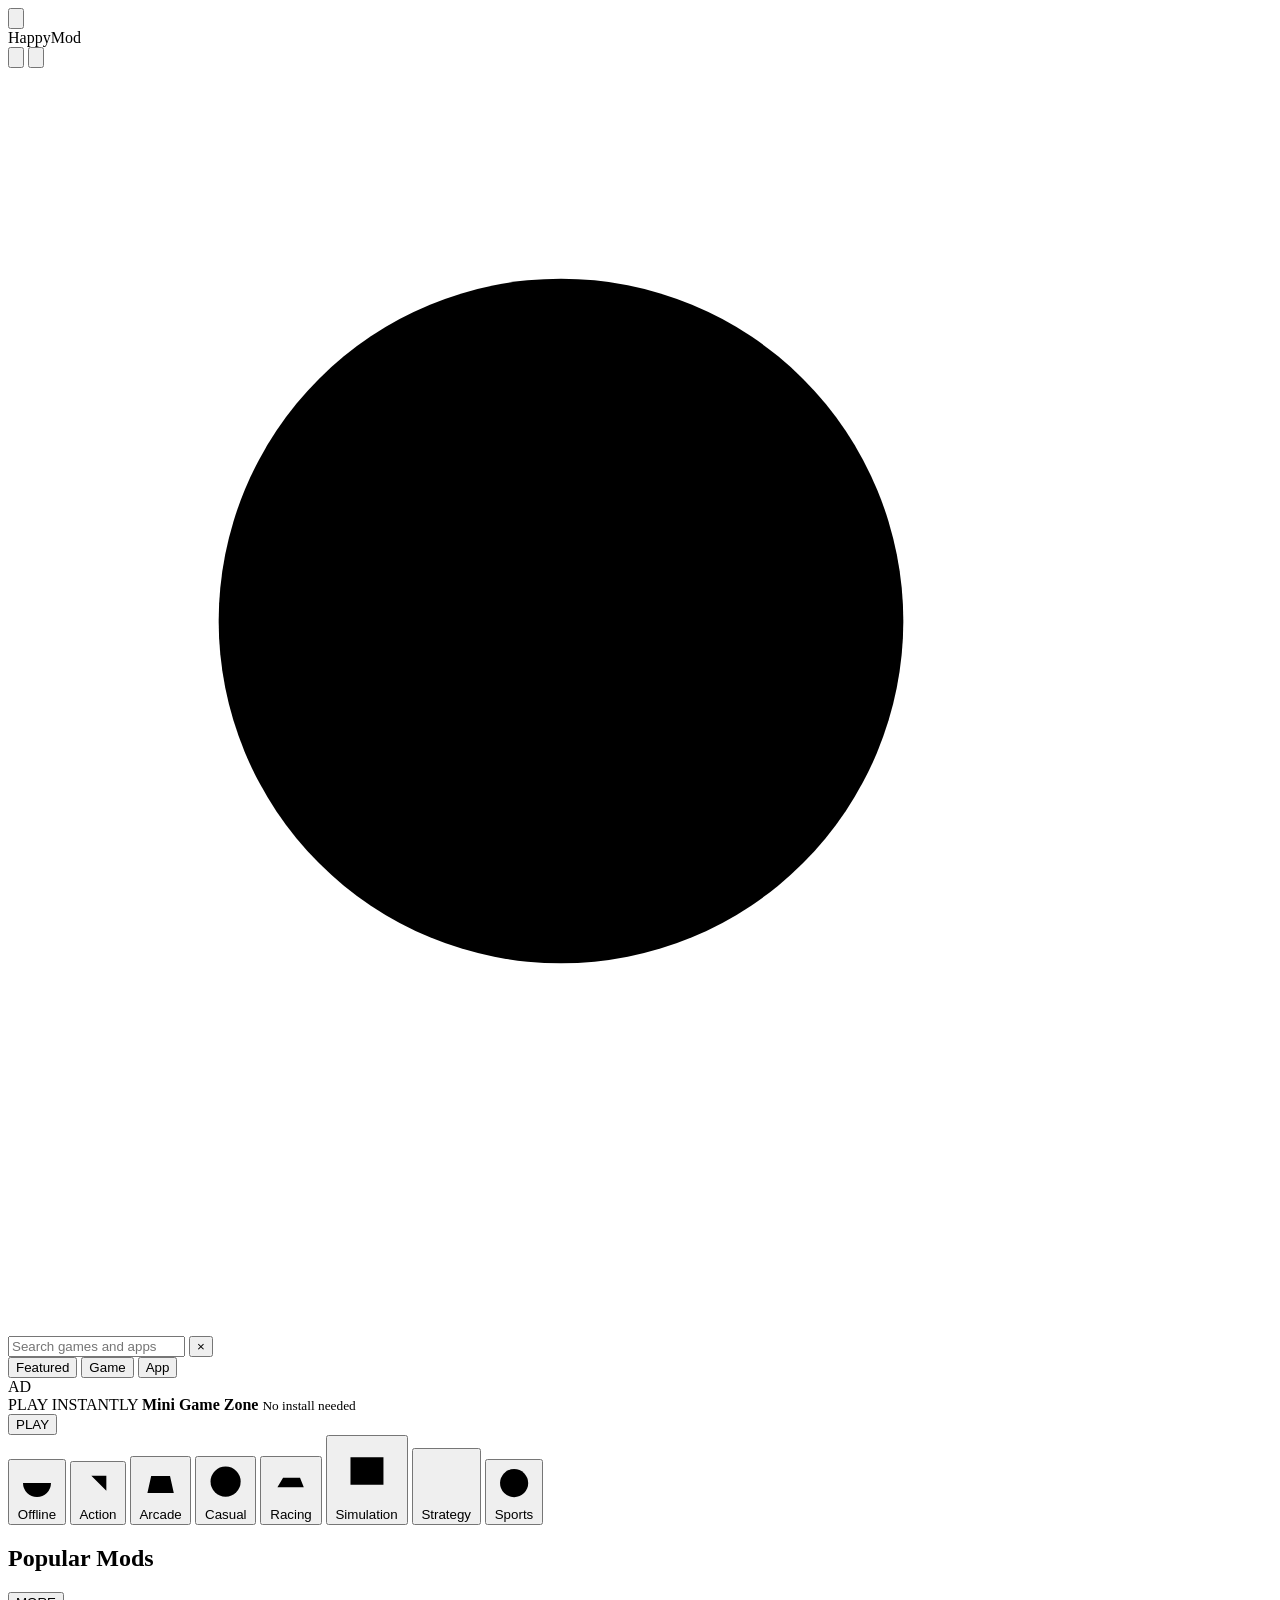
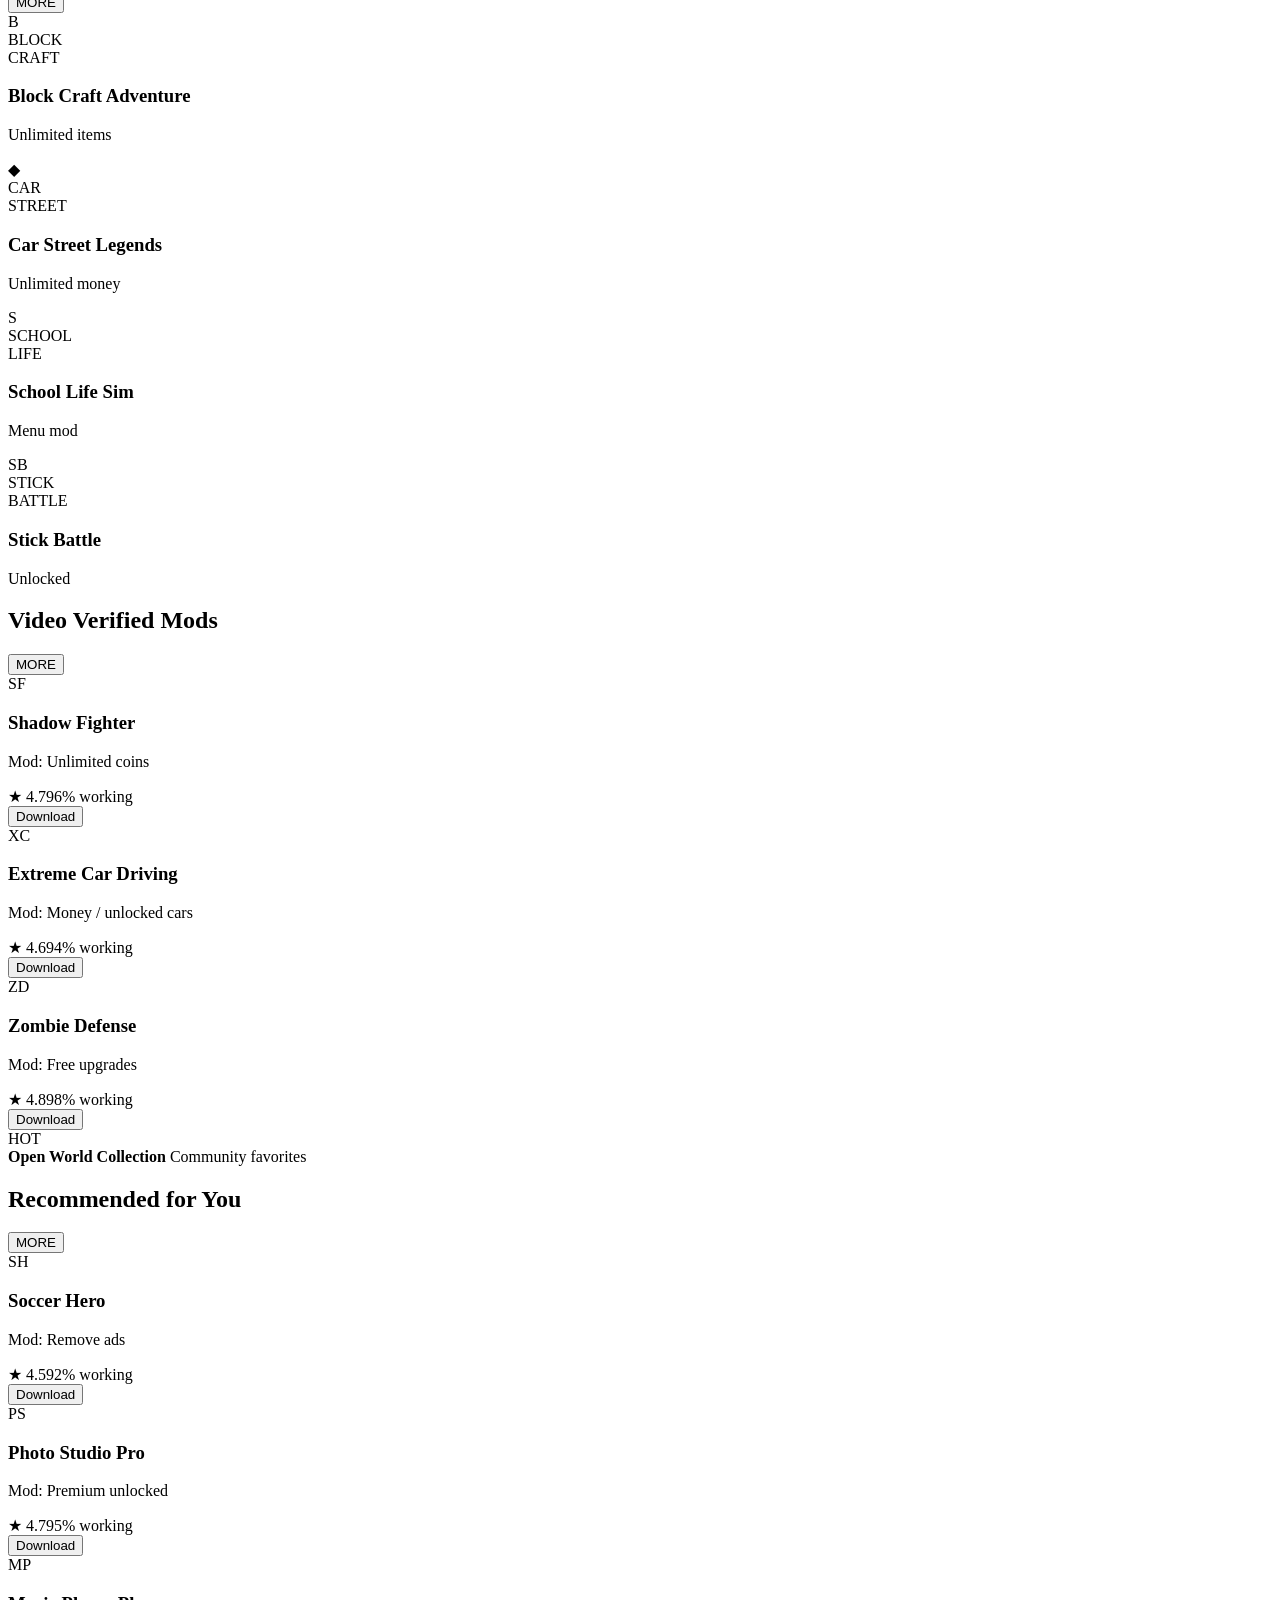
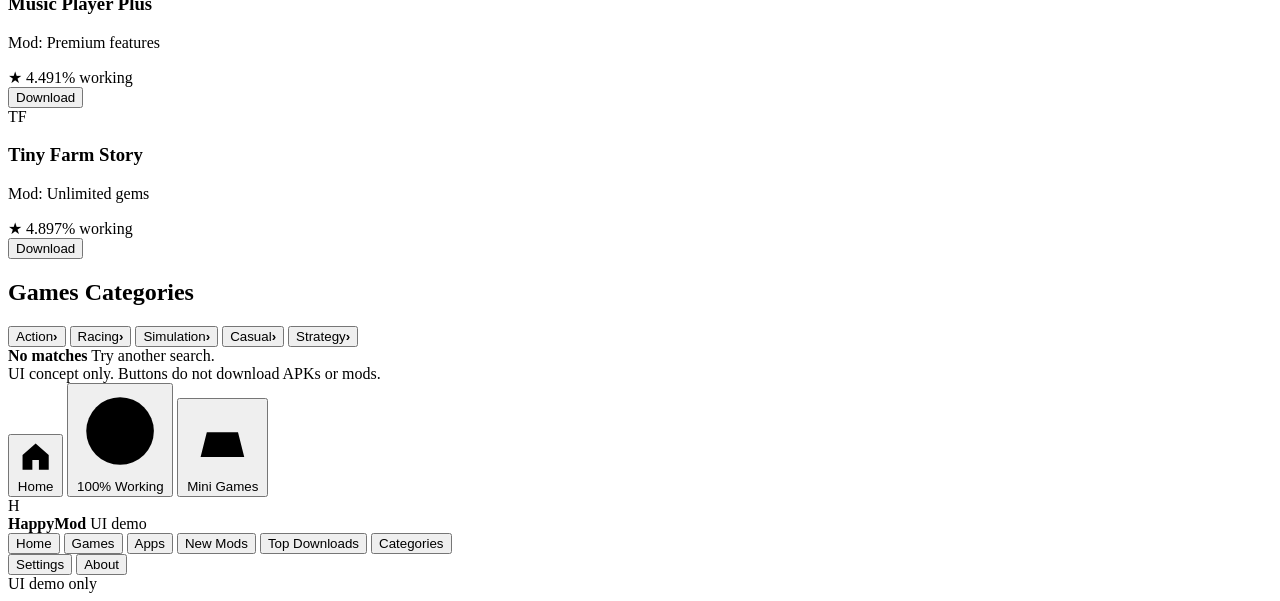
==== index.html @ fd1584d0 "Add HappyMod UI" ====
<!doctype html>
<html lang="en">
<head>
  <meta charset="utf-8">
  <meta name="viewport" content="width=device-width,initial-scale=1,viewport-fit=cover">
  <meta name="theme-color" content="#20c65a">
  <title>HappyMod</title>
  <meta name="description" content="HappyMod-style UI concept. No real mod downloads are provided.">
  <link rel="stylesheet" href="./styles.css">
</head>
<body>
  <div class="phone-shell">
    <header class="app-header">
      <div class="topbar">
        <button class="icon-button menu-btn" aria-label="Menu">
          <svg viewBox="0 0 24 24" aria-hidden="true"><path d="M4 6.5h16M4 12h16M4 17.5h16"/></svg>
        </button>

        <div class="wordmark">HappyMod</div>

        <div class="top-actions">
          <button class="icon-button search-btn" aria-label="Search">
            <svg viewBox="0 0 24 24" aria-hidden="true"><circle cx="10.5" cy="10.5" r="6.5"/><path d="m15.5 15.5 4.5 4.5"/></svg>
          </button>
          <button class="icon-button download-btn" aria-label="Downloads">
            <svg viewBox="0 0 24 24" aria-hidden="true"><path d="M12 3v11m0 0 4-4m-4 4-4-4M5 18.5h14"/></svg>
          </button>
        </div>
      </div>

      <div class="search-panel" id="searchPanel">
        <div class="search-box">
          <svg viewBox="0 0 24 24" aria-hidden="true"><circle cx="10.5" cy="10.5" r="6.5"/><path d="m15.5 15.5 4.5 4.5"/></svg>
          <input id="searchInput" type="search" placeholder="Search games and apps" autocomplete="off">
          <button id="clearSearch" aria-label="Clear">×</button>
        </div>
      </div>

      <nav class="section-tabs" aria-label="Main sections">
        <button class="section-tab active" data-tab="featured">Featured</button>
        <button class="section-tab" data-tab="game">Game</button>
        <button class="section-tab" data-tab="app">App</button>
      </nav>
    </header>

    <main id="appMain">
      <section class="ad-card">
        <div class="ad-label">AD</div>
        <div class="ad-copy">
          <span>PLAY INSTANTLY</span>
          <strong>Mini Game Zone</strong>
          <small>No install needed</small>
        </div>
        <button class="fake-action">PLAY</button>
      </section>

      <section class="quick-grid">
        <button class="quick-item" data-filter="offline">
          <span class="quick-icon offline"><svg viewBox="0 0 24 24"><path d="M4 12a8 8 0 1 0 16 0M12 4v10m0 0 4-4m-4 4-4-4"/></svg></span>
          <span>Offline</span>
        </button>
        <button class="quick-item" data-filter="action">
          <span class="quick-icon action"><svg viewBox="0 0 24 24"><path d="m7 17 10-10M8 7h9v9"/></svg></span>
          <span>Action</span>
        </button>
        <button class="quick-item" data-filter="arcade">
          <span class="quick-icon arcade"><svg viewBox="0 0 24 24"><path d="M7 9h10l2 9H5l2-9Zm2 3v3m-1.5-1.5h3M15 13.5h.01M17 15.5h.01"/></svg></span>
          <span>Arcade</span>
        </button>
        <button class="quick-item" data-filter="casual">
          <span class="quick-icon casual"><svg viewBox="0 0 24 24"><circle cx="12" cy="12" r="8"/><path d="M9 10h.01M15 10h.01M9 15c1.7 1.3 4.3 1.3 6 0"/></svg></span>
          <span>Casual</span>
        </button>
        <button class="quick-item" data-filter="racing">
          <span class="quick-icon racing"><svg viewBox="0 0 24 24"><path d="M5 15h14l-2-5H8l-3 5Zm2 0-1 3m11-3 1 3M8 12h8"/></svg></span>
          <span>Racing</span>
        </button>
        <button class="quick-item" data-filter="simulation">
          <span class="quick-icon sim"><svg viewBox="0 0 24 24"><path d="M6 7h12v10H6zM9 11h6M9 14h3"/></svg></span>
          <span>Simulation</span>
        </button>
        <button class="quick-item" data-filter="strategy">
          <span class="quick-icon strategy"><svg viewBox="0 0 24 24"><path d="m5 19 5-5m4-4 5-5M7 5l12 12M5 7l2-2m10 14 2-2"/></svg></span>
          <span>Strategy</span>
        </button>
        <button class="quick-item" data-filter="sports">
          <span class="quick-icon sports"><svg viewBox="0 0 24 24"><circle cx="12" cy="12" r="8"/><path d="m8 6 3 4-2 4 4 4m3-11-5 3m7 4-5 4"/></svg></span>
          <span>Sports</span>
        </button>
      </section>

      <section class="content-section">
        <div class="section-heading">
          <h2>Popular Mods</h2>
          <button class="text-button fake-action">MORE</button>
        </div>

        <div class="horizontal-cards">
          <article class="feature-card searchable" data-type="game action" data-name="Block Craft Adventure">
            <div class="feature-art art-green"><div class="pixel-face">B</div><span>BLOCK<br>CRAFT</span></div>
            <h3>Block Craft Adventure</h3>
            <p>Unlimited items</p>
          </article>

          <article class="feature-card searchable" data-type="game racing" data-name="Car Street Legends">
            <div class="feature-art art-blue"><div class="car-shape">◆</div><span>CAR<br>STREET</span></div>
            <h3>Car Street Legends</h3>
            <p>Unlimited money</p>
          </article>

          <article class="feature-card searchable" data-type="game simulation" data-name="School Life Sim">
            <div class="feature-art art-pink"><div class="pixel-face">S</div><span>SCHOOL<br>LIFE</span></div>
            <h3>School Life Sim</h3>
            <p>Menu mod</p>
          </article>

          <article class="feature-card searchable" data-type="game arcade" data-name="Stick Battle">
            <div class="feature-art art-orange"><div class="pixel-face">SB</div><span>STICK<br>BATTLE</span></div>
            <h3>Stick Battle</h3>
            <p>Unlocked</p>
          </article>
        </div>
      </section>

      <section class="content-section">
        <div class="section-heading">
          <h2>Video Verified Mods</h2>
          <button class="text-button fake-action">MORE</button>
        </div>

        <div class="app-list">
          <article class="app-row searchable" data-type="game action offline" data-name="Shadow Fighter">
            <div class="app-icon icon-shadow"><span>SF</span></div>
            <div class="app-details">
              <h3>Shadow Fighter</h3>
              <p>Mod: Unlimited coins</p>
              <div class="metadata"><span class="stars">★ 4.7</span><span>96% working</span></div>
            </div>
            <button class="download-pill fake-action">Download</button>
          </article>

          <article class="app-row searchable" data-type="game racing offline" data-name="Extreme Car Driving">
            <div class="app-icon icon-car"><span>XC</span></div>
            <div class="app-details">
              <h3>Extreme Car Driving</h3>
              <p>Mod: Money / unlocked cars</p>
              <div class="metadata"><span class="stars">★ 4.6</span><span>94% working</span></div>
            </div>
            <button class="download-pill fake-action">Download</button>
          </article>

          <article class="app-row searchable" data-type="game strategy" data-name="Zombie Defense">
            <div class="app-icon icon-zombie"><span>ZD</span></div>
            <div class="app-details">
              <h3>Zombie Defense</h3>
              <p>Mod: Free upgrades</p>
              <div class="metadata"><span class="stars">★ 4.8</span><span>98% working</span></div>
            </div>
            <button class="download-pill fake-action">Download</button>
          </article>
        </div>
      </section>

      <section class="wide-promo">
        <div class="promo-image">
          <div class="promo-badge">HOT</div>
          <div>
            <strong>Open World Collection</strong>
            <span>Community favorites</span>
          </div>
        </div>
      </section>

      <section class="content-section">
        <div class="section-heading">
          <h2>Recommended for You</h2>
          <button class="text-button fake-action">MORE</button>
        </div>

        <div class="app-list">
          <article class="app-row searchable" data-type="game casual sports" data-name="Soccer Hero">
            <div class="app-icon icon-soccer"><span>SH</span></div>
            <div class="app-details">
              <h3>Soccer Hero</h3>
              <p>Mod: Remove ads</p>
              <div class="metadata"><span class="stars">★ 4.5</span><span>92% working</span></div>
            </div>
            <button class="download-pill fake-action">Download</button>
          </article>

          <article class="app-row searchable" data-type="app" data-name="Photo Studio Pro">
            <div class="app-icon icon-photo"><span>PS</span></div>
            <div class="app-details">
              <h3>Photo Studio Pro</h3>
              <p>Mod: Premium unlocked</p>
              <div class="metadata"><span class="stars">★ 4.7</span><span>95% working</span></div>
            </div>
            <button class="download-pill fake-action">Download</button>
          </article>

          <article class="app-row searchable" data-type="app" data-name="Music Player Plus">
            <div class="app-icon icon-music"><span>MP</span></div>
            <div class="app-details">
              <h3>Music Player Plus</h3>
              <p>Mod: Premium features</p>
              <div class="metadata"><span class="stars">★ 4.4</span><span>91% working</span></div>
            </div>
            <button class="download-pill fake-action">Download</button>
          </article>

          <article class="app-row searchable" data-type="game simulation casual" data-name="Tiny Farm Story">
            <div class="app-icon icon-farm"><span>TF</span></div>
            <div class="app-details">
              <h3>Tiny Farm Story</h3>
              <p>Mod: Unlimited gems</p>
              <div class="metadata"><span class="stars">★ 4.8</span><span>97% working</span></div>
            </div>
            <button class="download-pill fake-action">Download</button>
          </article>
        </div>
      </section>

      <section class="content-section category-section">
        <div class="section-heading">
          <h2>Games Categories</h2>
        </div>
        <div class="category-list">
          <button class="category-row" data-filter="action"><span>Action</span><b>›</b></button>
          <button class="category-row" data-filter="racing"><span>Racing</span><b>›</b></button>
          <button class="category-row" data-filter="simulation"><span>Simulation</span><b>›</b></button>
          <button class="category-row" data-filter="casual"><span>Casual</span><b>›</b></button>
          <button class="category-row" data-filter="strategy"><span>Strategy</span><b>›</b></button>
        </div>
      </section>

      <div class="no-results" id="noResults">
        <strong>No matches</strong>
        <span>Try another search.</span>
      </div>

      <footer class="demo-footer">
        UI concept only. Buttons do not download APKs or mods.
      </footer>
    </main>

    <nav class="bottom-nav" aria-label="Bottom navigation">
      <button class="bottom-item active" data-bottom="home">
        <svg viewBox="0 0 24 24"><path d="m4 11 8-7 8 7v9h-6v-6h-4v6H4z"/></svg>
        <span>Home</span>
      </button>
      <button class="bottom-item" data-bottom="working">
        <svg viewBox="0 0 24 24"><path d="m6 12 4 4 8-9"/><circle cx="12" cy="12" r="9"/></svg>
        <span>100% Working</span>
      </button>
      <button class="bottom-item" data-bottom="mini">
        <svg viewBox="0 0 24 24"><path d="M7 10h10l2 8H5l2-8Zm2 3v3m-1.5-1.5h3M15 14h.01M17 16h.01"/></svg>
        <span>Mini Games</span>
      </button>
    </nav>
  </div>

  <div class="drawer-backdrop" id="drawerBackdrop">
    <aside class="drawer">
      <div class="drawer-brand">
        <div class="mini-logo">H</div>
        <div>
          <strong>HappyMod</strong>
          <span>UI demo</span>
        </div>
      </div>
      <button class="drawer-link">Home</button>
      <button class="drawer-link">Games</button>
      <button class="drawer-link">Apps</button>
      <button class="drawer-link">New Mods</button>
      <button class="drawer-link">Top Downloads</button>
      <button class="drawer-link">Categories</button>
      <div class="drawer-divider"></div>
      <button class="drawer-link">Settings</button>
      <button class="drawer-link">About</button>
    </aside>
  </div>

  <div class="toast" id="toast">UI demo only</div>
  <script src="./app.js"></script>
</body>
</html>
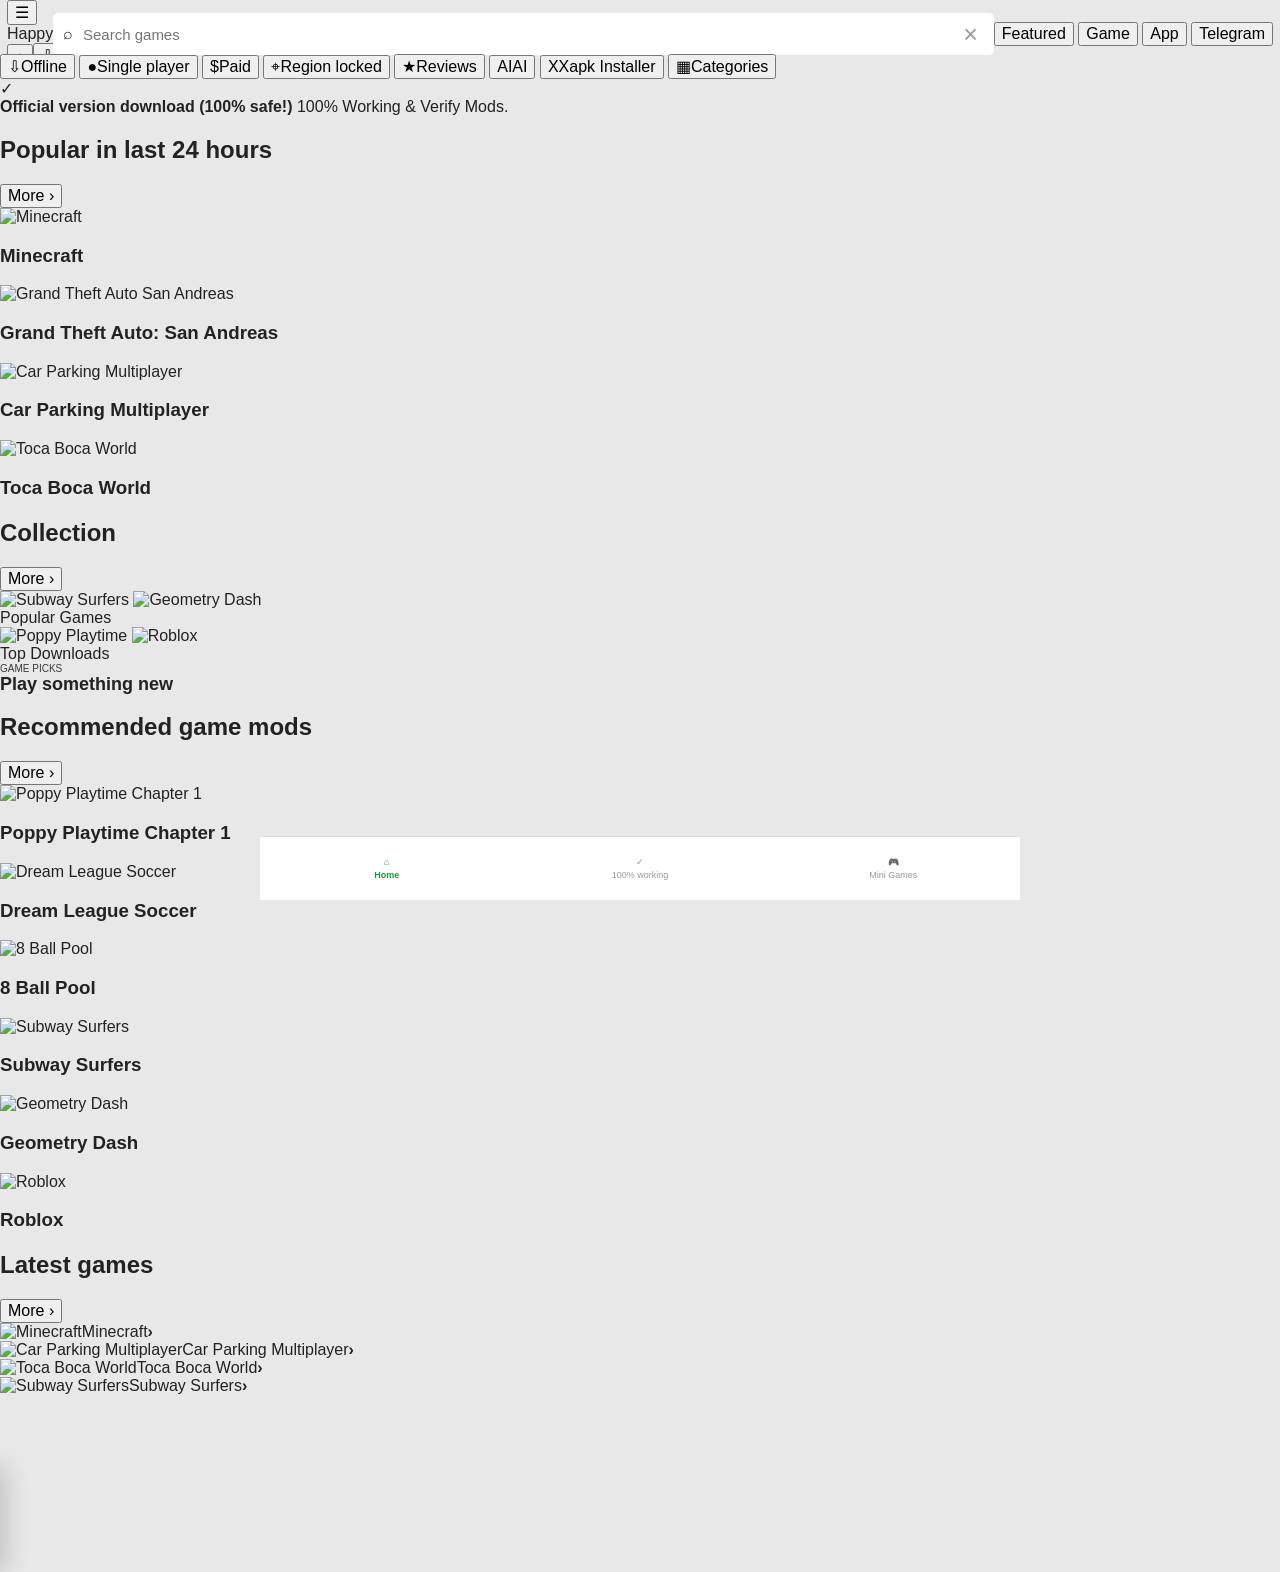
==== commit eb548221: "Match HappyMod UI and use real game icons and names" ====
--- a/index.html
+++ b/index.html
@@ -3,284 +3,163 @@
 <head>
   <meta charset="utf-8">
   <meta name="viewport" content="width=device-width,initial-scale=1,viewport-fit=cover">
-  <meta name="theme-color" content="#20c65a">
+  <meta name="theme-color" content="#19b74a">
   <title>HappyMod</title>
-  <meta name="description" content="HappyMod-style UI concept. No real mod downloads are provided.">
   <link rel="stylesheet" href="./styles.css">
 </head>
 <body>
-  <div class="phone-shell">
-    <header class="app-header">
-      <div class="topbar">
-        <button class="icon-button menu-btn" aria-label="Menu">
-          <svg viewBox="0 0 24 24" aria-hidden="true"><path d="M4 6.5h16M4 12h16M4 17.5h16"/></svg>
-        </button>
+<div class="app">
+  <header class="topbar">
+    <div class="topline">
+      <button class="icon-btn menu-btn" aria-label="Menu">☰</button>
+      <div class="brand">HappyMod</div>
+      <div class="top-actions">
+        <button class="icon-btn search-btn" aria-label="Search">⌕</button>
+        <button class="icon-btn download-btn" aria-label="Downloads">⇩</button>
+      </div>
+    </div>
 
-        <div class="wordmark">HappyMod</div>
+    <div class="search-wrap" id="searchWrap">
+      <div class="search-box">
+        <span>⌕</span>
+        <input id="searchInput" type="search" placeholder="Search games" autocomplete="off">
+        <button id="clearSearch">×</button>
+      </div>
+    </div>
 
-        <div class="top-actions">
-          <button class="icon-button search-btn" aria-label="Search">
-            <svg viewBox="0 0 24 24" aria-hidden="true"><circle cx="10.5" cy="10.5" r="6.5"/><path d="m15.5 15.5 4.5 4.5"/></svg>
-          </button>
-          <button class="icon-button download-btn" aria-label="Downloads">
-            <svg viewBox="0 0 24 24" aria-hidden="true"><path d="M12 3v11m0 0 4-4m-4 4-4-4M5 18.5h14"/></svg>
-          </button>
+    <nav class="tabs">
+      <button class="tab active" data-tab="featured">Featured</button>
+      <button class="tab" data-tab="game">Game</button>
+      <button class="tab" data-tab="app">App</button>
+      <button class="tab" data-tab="telegram">Telegram</button>
+    </nav>
+  </header>
+
+  <main>
+    <section class="category-grid">
+      <button class="category" data-filter="offline"><span class="cat-icon green">⇩</span><span>Offline</span></button>
+      <button class="category" data-filter="single"><span class="cat-icon blue">●</span><span>Single player</span></button>
+      <button class="category" data-filter="paid"><span class="cat-icon orange">$</span><span>Paid</span></button>
+      <button class="category" data-filter="region"><span class="cat-icon purple">⌖</span><span>Region locked</span></button>
+      <button class="category" data-filter="reviews"><span class="cat-icon red">★</span><span>Reviews</span></button>
+      <button class="category" data-filter="ai"><span class="cat-icon cyan">AI</span><span>AI</span></button>
+      <button class="category" data-filter="xapk"><span class="cat-icon teal">X</span><span>Xapk Installer</span></button>
+      <button class="category" data-filter="all"><span class="cat-icon gray">▦</span><span>Categories</span></button>
+    </section>
+
+    <section class="safe-banner">
+      <div class="mascot">✓</div>
+      <div>
+        <strong>Official version download (100% safe!)</strong>
+        <span>100% Working & Verify Mods.</span>
+      </div>
+    </section>
+
+    <section class="section">
+      <div class="section-title"><h2>Popular in last 24 hours</h2><button class="more">More ›</button></div>
+      <div class="game-strip">
+        <article class="game-card searchable" data-type="game offline single" data-name="Minecraft">
+          <img src="https://image.stern.de/35315264/t/N4/v1/w1440/r1.7778/-/minecraft--app-store-charts--1-.jpg" alt="Minecraft">
+          <h3>Minecraft</h3>
+        </article>
+        <article class="game-card searchable" data-type="game single" data-name="Grand Theft Auto San Andreas">
+          <img src="https://vectorified.com/images/gta-sa-icon-29.png" alt="Grand Theft Auto San Andreas">
+          <h3>Grand Theft Auto: San Andreas</h3>
+        </article>
+        <article class="game-card searchable" data-type="game racing" data-name="Car Parking Multiplayer">
+          <img src="https://dl.memuplay.com/new_market/img/com.olzhas.carparking.multyplayer.icon.2025-02-07-14-15-48.png" alt="Car Parking Multiplayer">
+          <h3>Car Parking Multiplayer</h3>
+        </article>
+        <article class="game-card searchable" data-type="game casual" data-name="Toca Boca World">
+          <img src="https://is1-ssl.mzstatic.com/image/thumb/PurpleSource211/v4/eb/a2/d5/eba2d5dd-d70a-e6e9-7c7c-ccda0adf48d7/Placeholder.mill/1024x1024wd.png" alt="Toca Boca World">
+          <h3>Toca Boca World</h3>
+        </article>
+      </div>
+    </section>
+
+    <section class="section">
+      <div class="section-title"><h2>Collection</h2><button class="more">More ›</button></div>
+      <div class="collection-grid">
+        <div class="collection-card">
+          <div class="stacked-icons">
+            <img src="https://cdn.prod.website-files.com/64412b807255927a6bd27042/697765ed847afab11e32d10a_SYBO%20_%20Subway%20Surfers.png" alt="Subway Surfers">
+            <img src="https://geometrydash2.com/data/image/game/geometry-dash/dashmetry-3.png" alt="Geometry Dash">
+          </div>
+          <span>Popular Games</span>
+        </div>
+        <div class="collection-card">
+          <div class="stacked-icons">
+            <img src="https://is1-ssl.mzstatic.com/image/thumb/Purple112/v4/40/e1/ab/40e1abb0-cfcb-1efb-2eac-f8b274028e8c/AppIcon-0-0-1x_U007emarketing-0-0-0-7-0-0-sRGB-0-0-0-GLES2_U002c0-512MB-85-220-0-0.png/1200x630wa.png" alt="Poppy Playtime">
+            <img src="https://is1-ssl.mzstatic.com/image/thumb/Purple221/v4/b4/d9/fc/b4d9fc91-b318-ab14-4d2c-f6e067afb081/AppIcon-0-0-1x_U007epad-0-1-0-85-220.png/1024x1024wd.png" alt="Roblox">
+          </div>
+          <span>Top Downloads</span>
         </div>
       </div>
+    </section>
 
-      <div class="search-panel" id="searchPanel">
-        <div class="search-box">
-          <svg viewBox="0 0 24 24" aria-hidden="true"><circle cx="10.5" cy="10.5" r="6.5"/><path d="m15.5 15.5 4.5 4.5"/></svg>
-          <input id="searchInput" type="search" placeholder="Search games and apps" autocomplete="off">
-          <button id="clearSearch" aria-label="Clear">×</button>
-        </div>
+    <section class="wide-ad">
+      <div class="ad-copy"><small>GAME PICKS</small><strong>Play something new</strong></div>
+      <div class="ad-shapes"><i></i><i></i><i></i></div>
+    </section>
+
+    <section class="section">
+      <div class="section-title"><h2>Recommended game mods</h2><button class="more">More ›</button></div>
+      <div class="game-strip">
+        <article class="game-card searchable" data-type="game horror single" data-name="Poppy Playtime Chapter 1">
+          <img src="https://is1-ssl.mzstatic.com/image/thumb/Purple112/v4/40/e1/ab/40e1abb0-cfcb-1efb-2eac-f8b274028e8c/AppIcon-0-0-1x_U007emarketing-0-0-0-7-0-0-sRGB-0-0-0-GLES2_U002c0-512MB-85-220-0-0.png/1200x630wa.png" alt="Poppy Playtime Chapter 1">
+          <h3>Poppy Playtime Chapter 1</h3>
+        </article>
+        <article class="game-card searchable" data-type="game sports single" data-name="Dream League Soccer">
+          <img src="https://alternative.me/media/512/dream-league-soccer-thumbnail-3siap3dnkp9j6nig-c.png" alt="Dream League Soccer">
+          <h3>Dream League Soccer</h3>
+        </article>
+        <article class="game-card searchable" data-type="game sports" data-name="8 Ball Pool">
+          <img src="https://imgc.eximg.jp/i%3Dhttps%253A%252F%252Fs.eximg.jp%252Fexnews%252Ffeed%252FTouchLab%252FTouchLab_14499_1.png%2Czoom%3D600%2Cquality%3D70%2Ctype%3Dwebp" alt="8 Ball Pool">
+          <h3>8 Ball Pool</h3>
+        </article>
+        <article class="game-card searchable" data-type="game arcade offline" data-name="Subway Surfers">
+          <img src="https://cdn.prod.website-files.com/64412b807255927a6bd27042/697765ed847afab11e32d10a_SYBO%20_%20Subway%20Surfers.png" alt="Subway Surfers">
+          <h3>Subway Surfers</h3>
+        </article>
+        <article class="game-card searchable" data-type="game arcade offline" data-name="Geometry Dash">
+          <img src="https://geometrydash2.com/data/image/game/geometry-dash/dashmetry-3.png" alt="Geometry Dash">
+          <h3>Geometry Dash</h3>
+        </article>
+        <article class="game-card searchable" data-type="game online" data-name="Roblox">
+          <img src="https://is1-ssl.mzstatic.com/image/thumb/Purple221/v4/b4/d9/fc/b4d9fc91-b318-ab14-4d2c-f6e067afb081/AppIcon-0-0-1x_U007epad-0-1-0-85-220.png/1024x1024wd.png" alt="Roblox">
+          <h3>Roblox</h3>
+        </article>
       </div>
+    </section>
 
-      <nav class="section-tabs" aria-label="Main sections">
-        <button class="section-tab active" data-tab="featured">Featured</button>
-        <button class="section-tab" data-tab="game">Game</button>
-        <button class="section-tab" data-tab="app">App</button>
-      </nav>
-    </header>
+    <section class="section list-section">
+      <div class="section-title"><h2>Latest games</h2><button class="more">More ›</button></div>
+      <div class="list-games">
+        <article class="list-game searchable" data-type="game offline single" data-name="Minecraft"><img src="https://image.stern.de/35315264/t/N4/v1/w1440/r1.7778/-/minecraft--app-store-charts--1-.jpg" alt="Minecraft"><span>Minecraft</span><b>›</b></article>
+        <article class="list-game searchable" data-type="game racing" data-name="Car Parking Multiplayer"><img src="https://dl.memuplay.com/new_market/img/com.olzhas.carparking.multyplayer.icon.2025-02-07-14-15-48.png" alt="Car Parking Multiplayer"><span>Car Parking Multiplayer</span><b>›</b></article>
+        <article class="list-game searchable" data-type="game casual" data-name="Toca Boca World"><img src="https://is1-ssl.mzstatic.com/image/thumb/PurpleSource211/v4/eb/a2/d5/eba2d5dd-d70a-e6e9-7c7c-ccda0adf48d7/Placeholder.mill/1024x1024wd.png" alt="Toca Boca World"><span>Toca Boca World</span><b>›</b></article>
+        <article class="list-game searchable" data-type="game arcade" data-name="Subway Surfers"><img src="https://cdn.prod.website-files.com/64412b807255927a6bd27042/697765ed847afab11e32d10a_SYBO%20_%20Subway%20Surfers.png" alt="Subway Surfers"><span>Subway Surfers</span><b>›</b></article>
+      </div>
+    </section>
 
-    <main id="appMain">
-      <section class="ad-card">
-        <div class="ad-label">AD</div>
-        <div class="ad-copy">
-          <span>PLAY INSTANTLY</span>
-          <strong>Mini Game Zone</strong>
-          <small>No install needed</small>
-        </div>
-        <button class="fake-action">PLAY</button>
-      </section>
+    <div class="no-results" id="noResults">No games found.</div>
+  </main>
 
-      <section class="quick-grid">
-        <button class="quick-item" data-filter="offline">
-          <span class="quick-icon offline"><svg viewBox="0 0 24 24"><path d="M4 12a8 8 0 1 0 16 0M12 4v10m0 0 4-4m-4 4-4-4"/></svg></span>
-          <span>Offline</span>
-        </button>
-        <button class="quick-item" data-filter="action">
-          <span class="quick-icon action"><svg viewBox="0 0 24 24"><path d="m7 17 10-10M8 7h9v9"/></svg></span>
-          <span>Action</span>
-        </button>
-        <button class="quick-item" data-filter="arcade">
-          <span class="quick-icon arcade"><svg viewBox="0 0 24 24"><path d="M7 9h10l2 9H5l2-9Zm2 3v3m-1.5-1.5h3M15 13.5h.01M17 15.5h.01"/></svg></span>
-          <span>Arcade</span>
-        </button>
-        <button class="quick-item" data-filter="casual">
-          <span class="quick-icon casual"><svg viewBox="0 0 24 24"><circle cx="12" cy="12" r="8"/><path d="M9 10h.01M15 10h.01M9 15c1.7 1.3 4.3 1.3 6 0"/></svg></span>
-          <span>Casual</span>
-        </button>
-        <button class="quick-item" data-filter="racing">
-          <span class="quick-icon racing"><svg viewBox="0 0 24 24"><path d="M5 15h14l-2-5H8l-3 5Zm2 0-1 3m11-3 1 3M8 12h8"/></svg></span>
-          <span>Racing</span>
-        </button>
-        <button class="quick-item" data-filter="simulation">
-          <span class="quick-icon sim"><svg viewBox="0 0 24 24"><path d="M6 7h12v10H6zM9 11h6M9 14h3"/></svg></span>
-          <span>Simulation</span>
-        </button>
-        <button class="quick-item" data-filter="strategy">
-          <span class="quick-icon strategy"><svg viewBox="0 0 24 24"><path d="m5 19 5-5m4-4 5-5M7 5l12 12M5 7l2-2m10 14 2-2"/></svg></span>
-          <span>Strategy</span>
-        </button>
-        <button class="quick-item" data-filter="sports">
-          <span class="quick-icon sports"><svg viewBox="0 0 24 24"><circle cx="12" cy="12" r="8"/><path d="m8 6 3 4-2 4 4 4m3-11-5 3m7 4-5 4"/></svg></span>
-          <span>Sports</span>
-        </button>
-      </section>
+  <nav class="bottom-nav">
+    <button class="bottom-item active" data-bottom="home"><span class="nav-icon">⌂</span><span>Home</span></button>
+    <button class="bottom-item" data-bottom="working"><span class="nav-icon">✓</span><span>100% working</span></button>
+    <button class="bottom-item" data-bottom="mini"><span class="nav-icon">🎮</span><span>Mini Games</span></button>
+  </nav>
+</div>
 
-      <section class="content-section">
-        <div class="section-heading">
-          <h2>Popular Mods</h2>
-          <button class="text-button fake-action">MORE</button>
-        </div>
+<div class="drawer-shade" id="drawerShade">
+  <aside class="drawer">
+    <div class="drawer-head"><div class="drawer-logo">✓</div><strong>HappyMod</strong></div>
+    <button>Home</button><button>Games</button><button>Popular</button><button>Categories</button><button>Updates</button><button>Settings</button>
+  </aside>
+</div>
 
-        <div class="horizontal-cards">
-          <article class="feature-card searchable" data-type="game action" data-name="Block Craft Adventure">
-            <div class="feature-art art-green"><div class="pixel-face">B</div><span>BLOCK<br>CRAFT</span></div>
-            <h3>Block Craft Adventure</h3>
-            <p>Unlimited items</p>
-          </article>
-
-          <article class="feature-card searchable" data-type="game racing" data-name="Car Street Legends">
-            <div class="feature-art art-blue"><div class="car-shape">◆</div><span>CAR<br>STREET</span></div>
-            <h3>Car Street Legends</h3>
-            <p>Unlimited money</p>
-          </article>
-
-          <article class="feature-card searchable" data-type="game simulation" data-name="School Life Sim">
-            <div class="feature-art art-pink"><div class="pixel-face">S</div><span>SCHOOL<br>LIFE</span></div>
-            <h3>School Life Sim</h3>
-            <p>Menu mod</p>
-          </article>
-
-          <article class="feature-card searchable" data-type="game arcade" data-name="Stick Battle">
-            <div class="feature-art art-orange"><div class="pixel-face">SB</div><span>STICK<br>BATTLE</span></div>
-            <h3>Stick Battle</h3>
-            <p>Unlocked</p>
-          </article>
-        </div>
-      </section>
-
-      <section class="content-section">
-        <div class="section-heading">
-          <h2>Video Verified Mods</h2>
-          <button class="text-button fake-action">MORE</button>
-        </div>
-
-        <div class="app-list">
-          <article class="app-row searchable" data-type="game action offline" data-name="Shadow Fighter">
-            <div class="app-icon icon-shadow"><span>SF</span></div>
-            <div class="app-details">
-              <h3>Shadow Fighter</h3>
-              <p>Mod: Unlimited coins</p>
-              <div class="metadata"><span class="stars">★ 4.7</span><span>96% working</span></div>
-            </div>
-            <button class="download-pill fake-action">Download</button>
-          </article>
-
-          <article class="app-row searchable" data-type="game racing offline" data-name="Extreme Car Driving">
-            <div class="app-icon icon-car"><span>XC</span></div>
-            <div class="app-details">
-              <h3>Extreme Car Driving</h3>
-              <p>Mod: Money / unlocked cars</p>
-              <div class="metadata"><span class="stars">★ 4.6</span><span>94% working</span></div>
-            </div>
-            <button class="download-pill fake-action">Download</button>
-          </article>
-
-          <article class="app-row searchable" data-type="game strategy" data-name="Zombie Defense">
-            <div class="app-icon icon-zombie"><span>ZD</span></div>
-            <div class="app-details">
-              <h3>Zombie Defense</h3>
-              <p>Mod: Free upgrades</p>
-              <div class="metadata"><span class="stars">★ 4.8</span><span>98% working</span></div>
-            </div>
-            <button class="download-pill fake-action">Download</button>
-          </article>
-        </div>
-      </section>
-
-      <section class="wide-promo">
-        <div class="promo-image">
-          <div class="promo-badge">HOT</div>
-          <div>
-            <strong>Open World Collection</strong>
-            <span>Community favorites</span>
-          </div>
-        </div>
-      </section>
-
-      <section class="content-section">
-        <div class="section-heading">
-          <h2>Recommended for You</h2>
-          <button class="text-button fake-action">MORE</button>
-        </div>
-
-        <div class="app-list">
-          <article class="app-row searchable" data-type="game casual sports" data-name="Soccer Hero">
-            <div class="app-icon icon-soccer"><span>SH</span></div>
-            <div class="app-details">
-              <h3>Soccer Hero</h3>
-              <p>Mod: Remove ads</p>
-              <div class="metadata"><span class="stars">★ 4.5</span><span>92% working</span></div>
-            </div>
-            <button class="download-pill fake-action">Download</button>
-          </article>
-
-          <article class="app-row searchable" data-type="app" data-name="Photo Studio Pro">
-            <div class="app-icon icon-photo"><span>PS</span></div>
-            <div class="app-details">
-              <h3>Photo Studio Pro</h3>
-              <p>Mod: Premium unlocked</p>
-              <div class="metadata"><span class="stars">★ 4.7</span><span>95% working</span></div>
-            </div>
-            <button class="download-pill fake-action">Download</button>
-          </article>
-
-          <article class="app-row searchable" data-type="app" data-name="Music Player Plus">
-            <div class="app-icon icon-music"><span>MP</span></div>
-            <div class="app-details">
-              <h3>Music Player Plus</h3>
-              <p>Mod: Premium features</p>
-              <div class="metadata"><span class="stars">★ 4.4</span><span>91% working</span></div>
-            </div>
-            <button class="download-pill fake-action">Download</button>
-          </article>
-
-          <article class="app-row searchable" data-type="game simulation casual" data-name="Tiny Farm Story">
-            <div class="app-icon icon-farm"><span>TF</span></div>
-            <div class="app-details">
-              <h3>Tiny Farm Story</h3>
-              <p>Mod: Unlimited gems</p>
-              <div class="metadata"><span class="stars">★ 4.8</span><span>97% working</span></div>
-            </div>
-            <button class="download-pill fake-action">Download</button>
-          </article>
-        </div>
-      </section>
-
-      <section class="content-section category-section">
-        <div class="section-heading">
-          <h2>Games Categories</h2>
-        </div>
-        <div class="category-list">
-          <button class="category-row" data-filter="action"><span>Action</span><b>›</b></button>
-          <button class="category-row" data-filter="racing"><span>Racing</span><b>›</b></button>
-          <button class="category-row" data-filter="simulation"><span>Simulation</span><b>›</b></button>
-          <button class="category-row" data-filter="casual"><span>Casual</span><b>›</b></button>
-          <button class="category-row" data-filter="strategy"><span>Strategy</span><b>›</b></button>
-        </div>
-      </section>
-
-      <div class="no-results" id="noResults">
-        <strong>No matches</strong>
-        <span>Try another search.</span>
-      </div>
-
-      <footer class="demo-footer">
-        UI concept only. Buttons do not download APKs or mods.
-      </footer>
-    </main>
-
-    <nav class="bottom-nav" aria-label="Bottom navigation">
-      <button class="bottom-item active" data-bottom="home">
-        <svg viewBox="0 0 24 24"><path d="m4 11 8-7 8 7v9h-6v-6h-4v6H4z"/></svg>
-        <span>Home</span>
-      </button>
-      <button class="bottom-item" data-bottom="working">
-        <svg viewBox="0 0 24 24"><path d="m6 12 4 4 8-9"/><circle cx="12" cy="12" r="9"/></svg>
-        <span>100% Working</span>
-      </button>
-      <button class="bottom-item" data-bottom="mini">
-        <svg viewBox="0 0 24 24"><path d="M7 10h10l2 8H5l2-8Zm2 3v3m-1.5-1.5h3M15 14h.01M17 16h.01"/></svg>
-        <span>Mini Games</span>
-      </button>
-    </nav>
-  </div>
-
-  <div class="drawer-backdrop" id="drawerBackdrop">
-    <aside class="drawer">
-      <div class="drawer-brand">
-        <div class="mini-logo">H</div>
-        <div>
-          <strong>HappyMod</strong>
-          <span>UI demo</span>
-        </div>
-      </div>
-      <button class="drawer-link">Home</button>
-      <button class="drawer-link">Games</button>
-      <button class="drawer-link">Apps</button>
-      <button class="drawer-link">New Mods</button>
-      <button class="drawer-link">Top Downloads</button>
-      <button class="drawer-link">Categories</button>
-      <div class="drawer-divider"></div>
-      <button class="drawer-link">Settings</button>
-      <button class="drawer-link">About</button>
-    </aside>
-  </div>
-
-  <div class="toast" id="toast">UI demo only</div>
-  <script src="./app.js"></script>
+<div class="toast" id="toast">UI demo only</div>
+<script src="./app.js"></script>
 </body>
 </html>
--- a/styles.css
+++ b/styles.css
@@ -0,0 +1,255 @@
+:root{
+  --green:#20c65a;
+  --green-dark:#17b84e;
+  --green-deep:#0e9c40;
+  --green-soft:#eefbf2;
+  --bg:#f5f5f5;
+  --card:#fff;
+  --text:#222;
+  --muted:#858585;
+  --line:#ececec;
+  --orange:#ff9f23;
+  --shadow:0 1px 5px rgba(0,0,0,.09);
+}
+
+*{box-sizing:border-box}
+html{scroll-behavior:smooth}
+body{
+  margin:0;
+  background:#e8e8e8;
+  color:var(--text);
+  font-family:Arial,Helvetica,sans-serif;
+  -webkit-font-smoothing:antialiased;
+}
+button,input{font:inherit}
+button{cursor:pointer}
+svg{display:block}
+.phone-shell{
+  width:min(100%,760px);
+  min-height:100vh;
+  margin:0 auto;
+  background:var(--bg);
+  position:relative;
+  box-shadow:0 0 30px rgba(0,0,0,.12);
+}
+.app-header{
+  position:sticky;
+  top:0;
+  z-index:50;
+  background:var(--green);
+  color:#fff;
+  box-shadow:0 1px 4px rgba(0,0,0,.16);
+}
+.topbar{
+  height:54px;
+  display:grid;
+  grid-template-columns:46px 1fr auto;
+  align-items:center;
+  padding:0 7px;
+}
+.wordmark{
+  font-size:21px;
+  font-weight:700;
+  letter-spacing:-.4px;
+}
+.top-actions{display:flex;align-items:center}
+.icon-button{
+  width:42px;height:42px;border:0;background:transparent;color:#fff;
+  display:grid;place-items:center;border-radius:50%;
+}
+.icon-button svg{width:23px;height:23px;fill:none;stroke:currentColor;stroke-width:2;stroke-linecap:round;stroke-linejoin:round}
+.icon-button:active{background:rgba(255,255,255,.14)}
+.search-panel{
+  max-height:0;
+  overflow:hidden;
+  padding:0 12px;
+  transition:max-height .18s ease,padding .18s ease;
+}
+.search-panel.open{max-height:62px;padding-bottom:10px}
+.search-box{
+  height:42px;background:#fff;border-radius:5px;
+  display:flex;align-items:center;padding:0 10px;gap:8px;
+}
+.search-box svg{width:20px;height:20px;stroke:#7b7b7b;fill:none;stroke-width:2}
+.search-box input{flex:1;border:0;outline:0;font-size:15px;background:transparent}
+.search-box button{border:0;background:transparent;font-size:25px;color:#999;line-height:1}
+.section-tabs{
+  height:44px;
+  display:grid;
+  grid-template-columns:repeat(3,1fr);
+}
+.section-tab{
+  border:0;background:transparent;color:rgba(255,255,255,.82);
+  font-size:14px;font-weight:600;position:relative;
+}
+.section-tab.active{color:#fff}
+.section-tab.active::after{
+  content:"";position:absolute;height:3px;background:#fff;
+  left:24%;right:24%;bottom:0;border-radius:3px 3px 0 0;
+}
+main{padding-bottom:72px}
+.ad-card{
+  margin:8px 8px 0;
+  min-height:76px;
+  background:linear-gradient(135deg,#5541df,#814eff 60%,#9a63ff);
+  display:grid;grid-template-columns:auto 1fr auto;align-items:center;
+  padding:10px 11px;border-radius:4px;color:#fff;gap:11px;
+}
+.ad-label{
+  align-self:start;font-size:8px;border:1px solid rgba(255,255,255,.8);
+  padding:1px 3px;border-radius:2px;
+}
+.ad-copy{display:flex;flex-direction:column;gap:1px}
+.ad-copy span{font-size:9px;opacity:.78}
+.ad-copy strong{font-size:18px;line-height:1.05}
+.ad-copy small{font-size:10px;opacity:.88}
+.ad-card button{border:0;border-radius:3px;background:#ffdd3c;font-weight:800;font-size:11px;padding:9px 11px}
+.quick-grid{
+  background:#fff;margin-top:8px;padding:12px 5px 11px;
+  display:grid;grid-template-columns:repeat(4,1fr);row-gap:14px;
+  border-top:1px solid #f0f0f0;border-bottom:1px solid #ebebeb;
+}
+.quick-item{
+  border:0;background:transparent;display:flex;flex-direction:column;
+  align-items:center;gap:5px;color:#555;font-size:11px;
+}
+.quick-icon{
+  width:45px;height:45px;border-radius:50%;display:grid;place-items:center;color:#fff;
+}
+.quick-icon svg{width:24px;height:24px;fill:none;stroke:currentColor;stroke-width:1.8;stroke-linecap:round;stroke-linejoin:round}
+.offline{background:#6ecf61}.action{background:#ff7768}.arcade{background:#6b86ef}.casual{background:#f3b65b}
+.racing{background:#53b4d5}.sim{background:#9d75dd}.strategy{background:#6bba82}.sports{background:#ed7272}
+.content-section{
+  background:#fff;margin-top:8px;border-top:1px solid #ededed;border-bottom:1px solid #e7e7e7;
+}
+.section-heading{
+  height:46px;padding:0 12px;display:flex;align-items:center;justify-content:space-between;
+  border-bottom:1px solid #f1f1f1;
+}
+.section-heading h2{font-size:16px;margin:0;font-weight:650}
+.text-button{border:0;background:transparent;color:var(--green-deep);font-size:11px;font-weight:700;padding:9px 2px}
+.horizontal-cards{
+  display:flex;overflow:auto;gap:10px;padding:12px 10px 13px;scrollbar-width:none;
+}
+.horizontal-cards::-webkit-scrollbar{display:none}
+.feature-card{flex:0 0 126px;min-width:0}
+.feature-art{
+  width:126px;height:126px;border-radius:4px;padding:11px;
+  display:flex;flex-direction:column;justify-content:space-between;color:#fff;
+  box-shadow:0 1px 4px rgba(0,0,0,.12);
+}
+.feature-art span{font-size:18px;font-weight:900;line-height:.95;letter-spacing:-.7px}
+.pixel-face{
+  width:40px;height:40px;border:3px solid rgba(255,255,255,.9);
+  display:grid;place-items:center;font-weight:900;font-size:16px;
+}
+.car-shape{font-size:40px;line-height:1}
+.art-green{background:linear-gradient(145deg,#64be3d,#2c842c)}
+.art-blue{background:linear-gradient(145deg,#48a0d9,#284b9e)}
+.art-pink{background:linear-gradient(145deg,#ff88ad,#a146b8)}
+.art-orange{background:linear-gradient(145deg,#ffb64c,#e86833)}
+.feature-card h3{font-size:12px;margin:7px 0 3px;white-space:nowrap;overflow:hidden;text-overflow:ellipsis;font-weight:600}
+.feature-card p{font-size:10px;margin:0;color:#909090;white-space:nowrap;overflow:hidden;text-overflow:ellipsis}
+.app-list{padding:0 10px}
+.app-row{
+  min-height:86px;display:grid;grid-template-columns:62px 1fr auto;align-items:center;
+  gap:10px;border-bottom:1px solid #f0f0f0;padding:11px 0;
+}
+.app-row:last-child{border-bottom:0}
+.app-icon{
+  width:62px;height:62px;border-radius:12px;color:#fff;display:grid;place-items:center;
+  box-shadow:0 1px 4px rgba(0,0,0,.14);font-size:18px;font-weight:900;
+}
+.icon-shadow{background:linear-gradient(145deg,#2a2b42,#07080f)}
+.icon-car{background:linear-gradient(145deg,#1a8cd8,#253472)}
+.icon-zombie{background:linear-gradient(145deg,#72a934,#254d20)}
+.icon-soccer{background:linear-gradient(145deg,#48b95f,#086f47)}
+.icon-photo{background:linear-gradient(145deg,#d052e8,#5f36cf)}
+.icon-music{background:linear-gradient(145deg,#ff5d83,#a22b82)}
+.icon-farm{background:linear-gradient(145deg,#f1b83d,#6aaa37)}
+.app-details{min-width:0}
+.app-details h3{font-size:14px;margin:0 0 5px;white-space:nowrap;overflow:hidden;text-overflow:ellipsis;font-weight:600}
+.app-details p{font-size:11px;color:#ef8f19;margin:0 0 7px;white-space:nowrap;overflow:hidden;text-overflow:ellipsis}
+.metadata{display:flex;gap:9px;align-items:center;font-size:10px;color:#999}
+.metadata .stars{color:#37aa50}
+.download-pill{
+  border:1px solid var(--green);background:#fff;color:var(--green-deep);
+  border-radius:4px;padding:8px 8px;font-size:10px;font-weight:700;
+}
+.download-pill:active{background:var(--green-soft)}
+.wide-promo{
+  background:#fff;margin-top:8px;padding:10px;border-top:1px solid #ededed;border-bottom:1px solid #ededed;
+}
+.promo-image{
+  min-height:112px;border-radius:4px;color:#fff;position:relative;overflow:hidden;
+  background:
+    radial-gradient(circle at 80% 35%,rgba(255,255,255,.18),transparent 18%),
+    linear-gradient(130deg,#142c5c,#126b7a 50%,#44a75b);
+  display:flex;align-items:flex-end;padding:14px;
+}
+.promo-image:after{
+  content:"";position:absolute;width:130px;height:130px;border:17px solid rgba(255,255,255,.12);
+  border-radius:50%;right:-15px;top:-28px;
+}
+.promo-image strong,.promo-image span{display:block}
+.promo-image strong{font-size:19px}.promo-image span{font-size:11px;margin-top:3px;opacity:.86}
+.promo-badge{
+  position:absolute;right:12px;bottom:13px;background:#ffb027;color:#222;border-radius:3px;
+  font-size:10px;font-weight:900;padding:5px 7px;z-index:2;
+}
+.category-list{padding:0 11px}
+.category-row{
+  width:100%;height:45px;border:0;border-bottom:1px solid #eee;background:#fff;
+  display:flex;align-items:center;justify-content:space-between;color:#444;font-size:13px;padding:0 2px;
+}
+.category-row:last-child{border-bottom:0}
+.category-row b{font-size:23px;font-weight:400;color:#aaa}
+.no-results{display:none;padding:40px 20px;text-align:center;background:#fff;margin-top:8px}
+.no-results strong,.no-results span{display:block}.no-results span{font-size:12px;color:#999;margin-top:5px}
+.demo-footer{text-align:center;color:#aaa;font-size:10px;padding:20px 12px 24px}
+.bottom-nav{
+  position:fixed;left:50%;transform:translateX(-50%);bottom:0;z-index:60;
+  width:min(100%,760px);height:64px;background:#fff;border-top:1px solid #ddd;
+  display:grid;grid-template-columns:repeat(3,1fr);padding-bottom:env(safe-area-inset-bottom);
+}
+.bottom-item{
+  border:0;background:#fff;color:#999;display:flex;flex-direction:column;justify-content:center;align-items:center;gap:3px;
+  font-size:9px;
+}
+.bottom-item svg{width:22px;height:22px;fill:none;stroke:currentColor;stroke-width:1.8;stroke-linecap:round;stroke-linejoin:round}
+.bottom-item.active{color:var(--green-deep);font-weight:700}
+.drawer-backdrop{
+  position:fixed;inset:0;z-index:90;background:rgba(0,0,0,.38);opacity:0;pointer-events:none;transition:.2s;
+}
+.drawer-backdrop.open{opacity:1;pointer-events:auto}
+.drawer{
+  width:min(82vw,310px);height:100%;background:#fff;transform:translateX(-100%);transition:.22s ease;
+  box-shadow:5px 0 24px rgba(0,0,0,.18);padding-bottom:20px;
+}
+.drawer-backdrop.open .drawer{transform:translateX(0)}
+.drawer-brand{
+  height:124px;background:var(--green);display:flex;align-items:flex-end;gap:12px;color:#fff;padding:18px;
+}
+.mini-logo{
+  width:48px;height:48px;background:#fff;color:var(--green);border-radius:50%;
+  display:grid;place-items:center;font-size:23px;font-weight:900;
+}
+.drawer-brand strong,.drawer-brand span{display:block}
+.drawer-brand strong{font-size:19px}.drawer-brand span{font-size:10px;margin-top:3px;opacity:.82}
+.drawer-link{
+  width:100%;height:49px;border:0;background:#fff;text-align:left;padding:0 20px;color:#444;font-size:14px;
+}
+.drawer-link:active{background:#f5f5f5}.drawer-divider{height:1px;background:#eee;margin:6px 0}
+.toast{
+  position:fixed;left:50%;bottom:78px;z-index:120;transform:translate(-50%,15px);
+  background:#292929;color:#fff;border-radius:18px;padding:9px 14px;font-size:11px;opacity:0;pointer-events:none;transition:.18s;
+}
+.toast.show{opacity:1;transform:translate(-50%,0)}
+.hidden-by-filter{display:none!important}
+
+@media(min-width:700px){
+  .quick-grid{grid-template-columns:repeat(8,1fr)}
+  .feature-card{flex-basis:150px}.feature-art{width:150px;height:150px}
+  .app-row{grid-template-columns:68px 1fr auto}
+  .app-icon{width:64px;height:64px}
+}
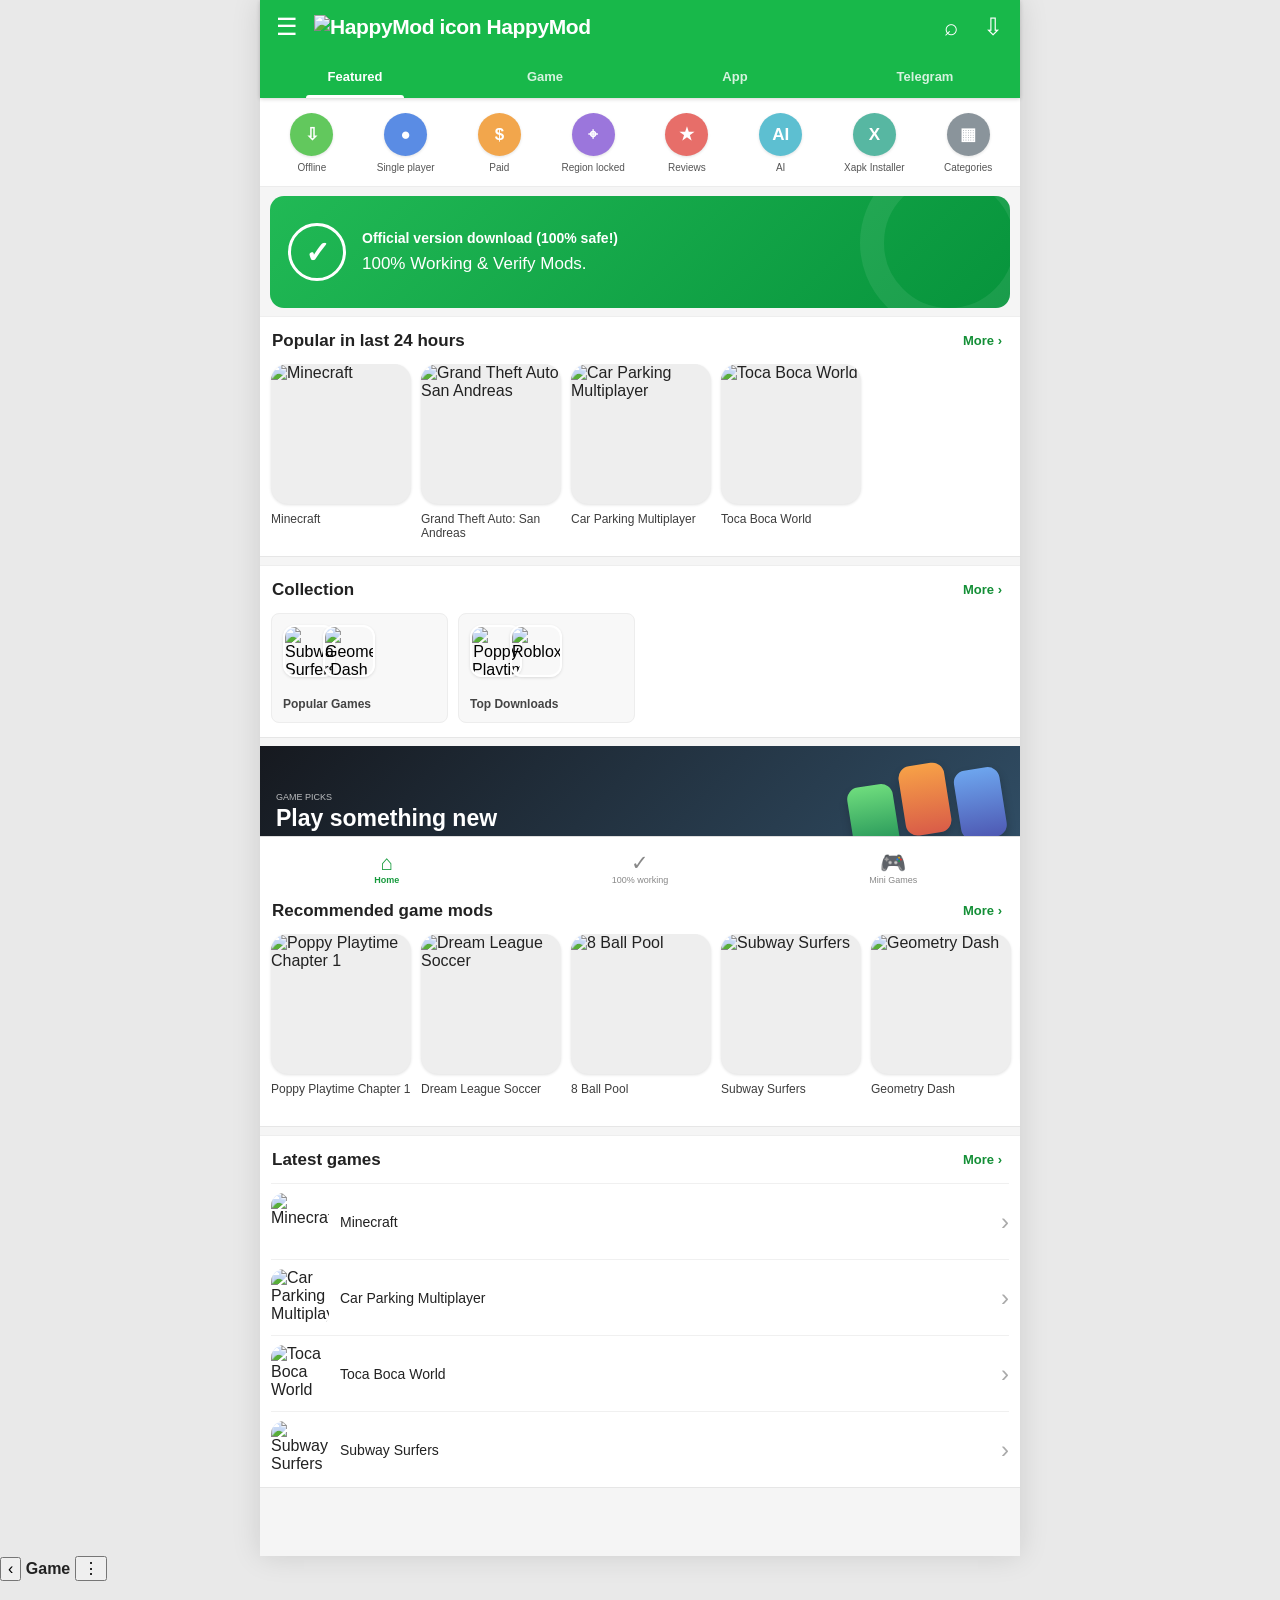
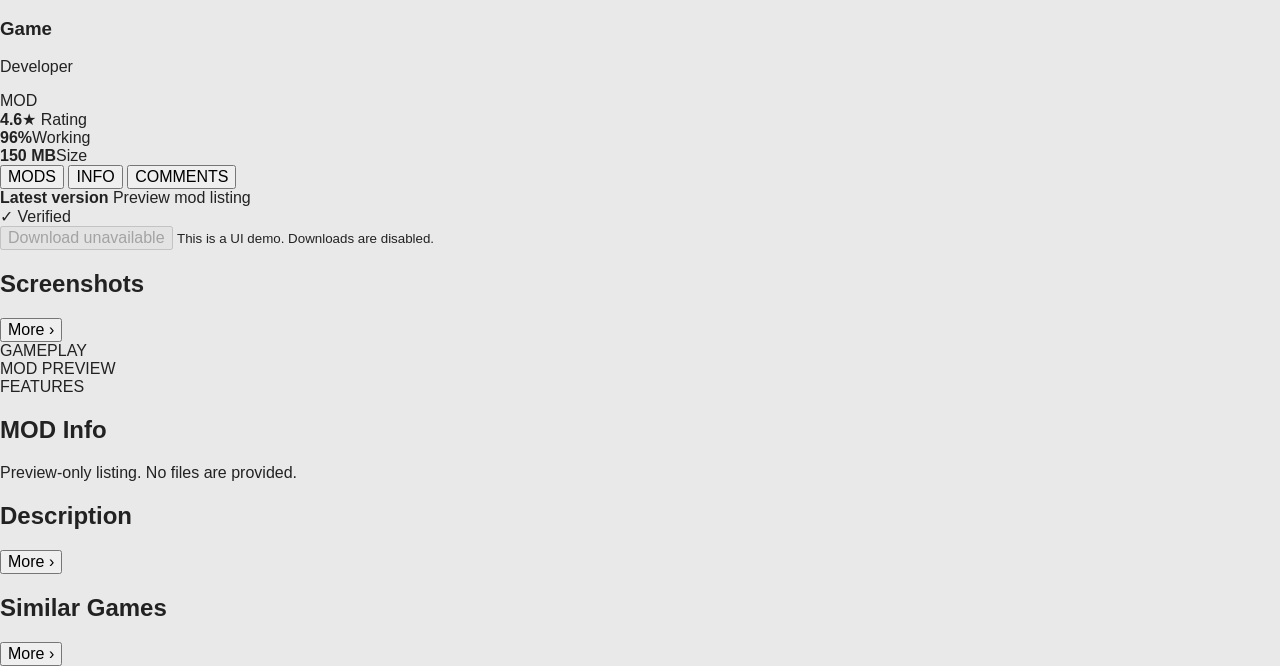
==== commit 1528b9dc: "Add HappyMod-style game detail popup and brand icon" ====
--- a/index.html
+++ b/index.html
@@ -12,7 +12,10 @@
   <header class="topbar">
     <div class="topline">
       <button class="icon-btn menu-btn" aria-label="Menu">☰</button>
-      <div class="brand">HappyMod</div>
+      <div class="brand">
+        <img class="brand-logo" src="https://pbs.twimg.com/profile_images/971641298645078017/uR7QzArF.jpg" alt="HappyMod icon">
+        <span>HappyMod</span>
+      </div>
       <div class="top-actions">
         <button class="icon-btn search-btn" aria-label="Search">⌕</button>
         <button class="icon-btn download-btn" aria-label="Downloads">⇩</button>
@@ -23,7 +26,7 @@
       <div class="search-box">
         <span>⌕</span>
         <input id="searchInput" type="search" placeholder="Search games" autocomplete="off">
-        <button id="clearSearch">×</button>
+        <button id="clearSearch" aria-label="Clear search">×</button>
       </div>
     </div>
 
@@ -58,19 +61,19 @@
     <section class="section">
       <div class="section-title"><h2>Popular in last 24 hours</h2><button class="more">More ›</button></div>
       <div class="game-strip">
-        <article class="game-card searchable" data-type="game offline single" data-name="Minecraft">
+        <article class="game-card searchable game-open" tabindex="0" role="button" data-type="game offline single" data-name="Minecraft">
           <img src="https://image.stern.de/35315264/t/N4/v1/w1440/r1.7778/-/minecraft--app-store-charts--1-.jpg" alt="Minecraft">
           <h3>Minecraft</h3>
         </article>
-        <article class="game-card searchable" data-type="game single" data-name="Grand Theft Auto San Andreas">
+        <article class="game-card searchable game-open" tabindex="0" role="button" data-type="game single" data-name="Grand Theft Auto: San Andreas">
           <img src="https://vectorified.com/images/gta-sa-icon-29.png" alt="Grand Theft Auto San Andreas">
           <h3>Grand Theft Auto: San Andreas</h3>
         </article>
-        <article class="game-card searchable" data-type="game racing" data-name="Car Parking Multiplayer">
+        <article class="game-card searchable game-open" tabindex="0" role="button" data-type="game racing" data-name="Car Parking Multiplayer">
           <img src="https://dl.memuplay.com/new_market/img/com.olzhas.carparking.multyplayer.icon.2025-02-07-14-15-48.png" alt="Car Parking Multiplayer">
           <h3>Car Parking Multiplayer</h3>
         </article>
-        <article class="game-card searchable" data-type="game casual" data-name="Toca Boca World">
+        <article class="game-card searchable game-open" tabindex="0" role="button" data-type="game casual offline" data-name="Toca Boca World">
           <img src="https://is1-ssl.mzstatic.com/image/thumb/PurpleSource211/v4/eb/a2/d5/eba2d5dd-d70a-e6e9-7c7c-ccda0adf48d7/Placeholder.mill/1024x1024wd.png" alt="Toca Boca World">
           <h3>Toca Boca World</h3>
         </article>
@@ -80,20 +83,20 @@
     <section class="section">
       <div class="section-title"><h2>Collection</h2><button class="more">More ›</button></div>
       <div class="collection-grid">
-        <div class="collection-card">
+        <button class="collection-card" data-collection="popular">
           <div class="stacked-icons">
             <img src="https://cdn.prod.website-files.com/64412b807255927a6bd27042/697765ed847afab11e32d10a_SYBO%20_%20Subway%20Surfers.png" alt="Subway Surfers">
             <img src="https://geometrydash2.com/data/image/game/geometry-dash/dashmetry-3.png" alt="Geometry Dash">
           </div>
           <span>Popular Games</span>
-        </div>
-        <div class="collection-card">
+        </button>
+        <button class="collection-card" data-collection="top">
           <div class="stacked-icons">
             <img src="https://is1-ssl.mzstatic.com/image/thumb/Purple112/v4/40/e1/ab/40e1abb0-cfcb-1efb-2eac-f8b274028e8c/AppIcon-0-0-1x_U007emarketing-0-0-0-7-0-0-sRGB-0-0-0-GLES2_U002c0-512MB-85-220-0-0.png/1200x630wa.png" alt="Poppy Playtime">
             <img src="https://is1-ssl.mzstatic.com/image/thumb/Purple221/v4/b4/d9/fc/b4d9fc91-b318-ab14-4d2c-f6e067afb081/AppIcon-0-0-1x_U007epad-0-1-0-85-220.png/1024x1024wd.png" alt="Roblox">
           </div>
           <span>Top Downloads</span>
-        </div>
+        </button>
       </div>
     </section>
 
@@ -105,27 +108,27 @@
     <section class="section">
       <div class="section-title"><h2>Recommended game mods</h2><button class="more">More ›</button></div>
       <div class="game-strip">
-        <article class="game-card searchable" data-type="game horror single" data-name="Poppy Playtime Chapter 1">
+        <article class="game-card searchable game-open" tabindex="0" role="button" data-type="game horror single" data-name="Poppy Playtime Chapter 1">
           <img src="https://is1-ssl.mzstatic.com/image/thumb/Purple112/v4/40/e1/ab/40e1abb0-cfcb-1efb-2eac-f8b274028e8c/AppIcon-0-0-1x_U007emarketing-0-0-0-7-0-0-sRGB-0-0-0-GLES2_U002c0-512MB-85-220-0-0.png/1200x630wa.png" alt="Poppy Playtime Chapter 1">
           <h3>Poppy Playtime Chapter 1</h3>
         </article>
-        <article class="game-card searchable" data-type="game sports single" data-name="Dream League Soccer">
+        <article class="game-card searchable game-open" tabindex="0" role="button" data-type="game sports single" data-name="Dream League Soccer">
           <img src="https://alternative.me/media/512/dream-league-soccer-thumbnail-3siap3dnkp9j6nig-c.png" alt="Dream League Soccer">
           <h3>Dream League Soccer</h3>
         </article>
-        <article class="game-card searchable" data-type="game sports" data-name="8 Ball Pool">
+        <article class="game-card searchable game-open" tabindex="0" role="button" data-type="game sports" data-name="8 Ball Pool">
           <img src="https://imgc.eximg.jp/i%3Dhttps%253A%252F%252Fs.eximg.jp%252Fexnews%252Ffeed%252FTouchLab%252FTouchLab_14499_1.png%2Czoom%3D600%2Cquality%3D70%2Ctype%3Dwebp" alt="8 Ball Pool">
           <h3>8 Ball Pool</h3>
         </article>
-        <article class="game-card searchable" data-type="game arcade offline" data-name="Subway Surfers">
+        <article class="game-card searchable game-open" tabindex="0" role="button" data-type="game arcade offline" data-name="Subway Surfers">
           <img src="https://cdn.prod.website-files.com/64412b807255927a6bd27042/697765ed847afab11e32d10a_SYBO%20_%20Subway%20Surfers.png" alt="Subway Surfers">
           <h3>Subway Surfers</h3>
         </article>
-        <article class="game-card searchable" data-type="game arcade offline" data-name="Geometry Dash">
+        <article class="game-card searchable game-open" tabindex="0" role="button" data-type="game arcade offline" data-name="Geometry Dash">
           <img src="https://geometrydash2.com/data/image/game/geometry-dash/dashmetry-3.png" alt="Geometry Dash">
           <h3>Geometry Dash</h3>
         </article>
-        <article class="game-card searchable" data-type="game online" data-name="Roblox">
+        <article class="game-card searchable game-open" tabindex="0" role="button" data-type="game online" data-name="Roblox">
           <img src="https://is1-ssl.mzstatic.com/image/thumb/Purple221/v4/b4/d9/fc/b4d9fc91-b318-ab14-4d2c-f6e067afb081/AppIcon-0-0-1x_U007epad-0-1-0-85-220.png/1024x1024wd.png" alt="Roblox">
           <h3>Roblox</h3>
         </article>
@@ -135,10 +138,10 @@
     <section class="section list-section">
       <div class="section-title"><h2>Latest games</h2><button class="more">More ›</button></div>
       <div class="list-games">
-        <article class="list-game searchable" data-type="game offline single" data-name="Minecraft"><img src="https://image.stern.de/35315264/t/N4/v1/w1440/r1.7778/-/minecraft--app-store-charts--1-.jpg" alt="Minecraft"><span>Minecraft</span><b>›</b></article>
-        <article class="list-game searchable" data-type="game racing" data-name="Car Parking Multiplayer"><img src="https://dl.memuplay.com/new_market/img/com.olzhas.carparking.multyplayer.icon.2025-02-07-14-15-48.png" alt="Car Parking Multiplayer"><span>Car Parking Multiplayer</span><b>›</b></article>
-        <article class="list-game searchable" data-type="game casual" data-name="Toca Boca World"><img src="https://is1-ssl.mzstatic.com/image/thumb/PurpleSource211/v4/eb/a2/d5/eba2d5dd-d70a-e6e9-7c7c-ccda0adf48d7/Placeholder.mill/1024x1024wd.png" alt="Toca Boca World"><span>Toca Boca World</span><b>›</b></article>
-        <article class="list-game searchable" data-type="game arcade" data-name="Subway Surfers"><img src="https://cdn.prod.website-files.com/64412b807255927a6bd27042/697765ed847afab11e32d10a_SYBO%20_%20Subway%20Surfers.png" alt="Subway Surfers"><span>Subway Surfers</span><b>›</b></article>
+        <article class="list-game searchable game-open" tabindex="0" role="button" data-type="game offline single" data-name="Minecraft"><img src="https://image.stern.de/35315264/t/N4/v1/w1440/r1.7778/-/minecraft--app-store-charts--1-.jpg" alt="Minecraft"><span>Minecraft</span><b>›</b></article>
+        <article class="list-game searchable game-open" tabindex="0" role="button" data-type="game racing" data-name="Car Parking Multiplayer"><img src="https://dl.memuplay.com/new_market/img/com.olzhas.carparking.multyplayer.icon.2025-02-07-14-15-48.png" alt="Car Parking Multiplayer"><span>Car Parking Multiplayer</span><b>›</b></article>
+        <article class="list-game searchable game-open" tabindex="0" role="button" data-type="game casual offline" data-name="Toca Boca World"><img src="https://is1-ssl.mzstatic.com/image/thumb/PurpleSource211/v4/eb/a2/d5/eba2d5dd-d70a-e6e9-7c7c-ccda0adf48d7/Placeholder.mill/1024x1024wd.png" alt="Toca Boca World"><span>Toca Boca World</span><b>›</b></article>
+        <article class="list-game searchable game-open" tabindex="0" role="button" data-type="game arcade offline" data-name="Subway Surfers"><img src="https://cdn.prod.website-files.com/64412b807255927a6bd27042/697765ed847afab11e32d10a_SYBO%20_%20Subway%20Surfers.png" alt="Subway Surfers"><span>Subway Surfers</span><b>›</b></article>
       </div>
     </section>
 
@@ -154,9 +157,81 @@
 
 <div class="drawer-shade" id="drawerShade">
   <aside class="drawer">
-    <div class="drawer-head"><div class="drawer-logo">✓</div><strong>HappyMod</strong></div>
+    <div class="drawer-head">
+      <img src="https://pbs.twimg.com/profile_images/971641298645078017/uR7QzArF.jpg" alt="HappyMod icon">
+      <strong>HappyMod</strong>
+    </div>
     <button>Home</button><button>Games</button><button>Popular</button><button>Categories</button><button>Updates</button><button>Settings</button>
   </aside>
+</div>
+
+<div class="detail-shade" id="detailShade" aria-hidden="true">
+  <section class="game-detail" role="dialog" aria-modal="true" aria-labelledby="detailName">
+    <header class="detail-header">
+      <button class="detail-back" id="detailBack" aria-label="Close">‹</button>
+      <strong id="detailHeaderTitle">Game</strong>
+      <button class="detail-dots" aria-label="More">⋮</button>
+    </header>
+
+    <div class="detail-scroll">
+      <section class="detail-hero">
+        <img id="detailIcon" src="" alt="">
+        <div class="detail-main-info">
+          <h1 id="detailName">Game</h1>
+          <p id="detailDeveloper">Developer</p>
+          <div class="detail-tag">MOD</div>
+        </div>
+      </section>
+
+      <section class="detail-stats">
+        <div><strong id="detailRating">4.6</strong><span>★ Rating</span></div>
+        <div><strong id="detailWorking">96%</strong><span>Working</span></div>
+        <div><strong id="detailSize">150 MB</strong><span>Size</span></div>
+      </section>
+
+      <nav class="detail-tabs">
+        <button class="active">MODS</button>
+        <button>INFO</button>
+        <button>COMMENTS</button>
+      </nav>
+
+      <section class="mod-card">
+        <div class="mod-topline">
+          <div>
+            <strong id="detailVersion">Latest version</strong>
+            <span id="detailModText">Preview mod listing</span>
+          </div>
+          <span class="verified-pill">✓ Verified</span>
+        </div>
+        <button class="fake-download" disabled>Download unavailable</button>
+        <small>This is a UI demo. Downloads are disabled.</small>
+      </section>
+
+      <section class="detail-block">
+        <div class="detail-block-title"><h2>Screenshots</h2><button>More ›</button></div>
+        <div class="screenshots" id="detailScreenshots">
+          <div class="shot shot-one"><img id="shotIcon1" src="" alt=""><span>GAMEPLAY</span></div>
+          <div class="shot shot-two"><img id="shotIcon2" src="" alt=""><span>MOD PREVIEW</span></div>
+          <div class="shot shot-three"><img id="shotIcon3" src="" alt=""><span>FEATURES</span></div>
+        </div>
+      </section>
+
+      <section class="detail-block">
+        <div class="detail-block-title"><h2>MOD Info</h2></div>
+        <p id="detailModInfo" class="detail-copy">Preview-only listing. No files are provided.</p>
+      </section>
+
+      <section class="detail-block">
+        <div class="detail-block-title"><h2>Description</h2><button>More ›</button></div>
+        <p id="detailDescription" class="detail-copy"></p>
+      </section>
+
+      <section class="detail-block">
+        <div class="detail-block-title"><h2>Similar Games</h2><button>More ›</button></div>
+        <div class="similar-row" id="similarRow"></div>
+      </section>
+    </div>
+  </section>
 </div>
 
 <div class="toast" id="toast">UI demo only</div>
--- a/styles.css
+++ b/styles.css
@@ -1,255 +1,63 @@
 :root{
-  --green:#20c65a;
-  --green-dark:#17b84e;
-  --green-deep:#0e9c40;
-  --green-soft:#eefbf2;
+  --green:#18b84a;
+  --green-dark:#0ea03d;
   --bg:#f5f5f5;
   --card:#fff;
   --text:#222;
-  --muted:#858585;
+  --muted:#888;
   --line:#ececec;
-  --orange:#ff9f23;
-  --shadow:0 1px 5px rgba(0,0,0,.09);
 }
-
 *{box-sizing:border-box}
 html{scroll-behavior:smooth}
-body{
-  margin:0;
-  background:#e8e8e8;
-  color:var(--text);
-  font-family:Arial,Helvetica,sans-serif;
-  -webkit-font-smoothing:antialiased;
-}
+body{margin:0;background:#e9e9e9;color:var(--text);font-family:-apple-system,BlinkMacSystemFont,"Segoe UI",Roboto,Arial,sans-serif;-webkit-font-smoothing:antialiased}
 button,input{font:inherit}
 button{cursor:pointer}
-svg{display:block}
-.phone-shell{
-  width:min(100%,760px);
-  min-height:100vh;
-  margin:0 auto;
-  background:var(--bg);
-  position:relative;
-  box-shadow:0 0 30px rgba(0,0,0,.12);
-}
-.app-header{
-  position:sticky;
-  top:0;
-  z-index:50;
-  background:var(--green);
-  color:#fff;
-  box-shadow:0 1px 4px rgba(0,0,0,.16);
-}
-.topbar{
-  height:54px;
-  display:grid;
-  grid-template-columns:46px 1fr auto;
-  align-items:center;
-  padding:0 7px;
-}
-.wordmark{
-  font-size:21px;
-  font-weight:700;
-  letter-spacing:-.4px;
-}
-.top-actions{display:flex;align-items:center}
-.icon-button{
-  width:42px;height:42px;border:0;background:transparent;color:#fff;
-  display:grid;place-items:center;border-radius:50%;
-}
-.icon-button svg{width:23px;height:23px;fill:none;stroke:currentColor;stroke-width:2;stroke-linecap:round;stroke-linejoin:round}
-.icon-button:active{background:rgba(255,255,255,.14)}
-.search-panel{
-  max-height:0;
-  overflow:hidden;
-  padding:0 12px;
-  transition:max-height .18s ease,padding .18s ease;
-}
-.search-panel.open{max-height:62px;padding-bottom:10px}
-.search-box{
-  height:42px;background:#fff;border-radius:5px;
-  display:flex;align-items:center;padding:0 10px;gap:8px;
-}
-.search-box svg{width:20px;height:20px;stroke:#7b7b7b;fill:none;stroke-width:2}
-.search-box input{flex:1;border:0;outline:0;font-size:15px;background:transparent}
-.search-box button{border:0;background:transparent;font-size:25px;color:#999;line-height:1}
-.section-tabs{
-  height:44px;
-  display:grid;
-  grid-template-columns:repeat(3,1fr);
-}
-.section-tab{
-  border:0;background:transparent;color:rgba(255,255,255,.82);
-  font-size:14px;font-weight:600;position:relative;
-}
-.section-tab.active{color:#fff}
-.section-tab.active::after{
-  content:"";position:absolute;height:3px;background:#fff;
-  left:24%;right:24%;bottom:0;border-radius:3px 3px 0 0;
-}
-main{padding-bottom:72px}
-.ad-card{
-  margin:8px 8px 0;
-  min-height:76px;
-  background:linear-gradient(135deg,#5541df,#814eff 60%,#9a63ff);
-  display:grid;grid-template-columns:auto 1fr auto;align-items:center;
-  padding:10px 11px;border-radius:4px;color:#fff;gap:11px;
-}
-.ad-label{
-  align-self:start;font-size:8px;border:1px solid rgba(255,255,255,.8);
-  padding:1px 3px;border-radius:2px;
-}
-.ad-copy{display:flex;flex-direction:column;gap:1px}
-.ad-copy span{font-size:9px;opacity:.78}
-.ad-copy strong{font-size:18px;line-height:1.05}
-.ad-copy small{font-size:10px;opacity:.88}
-.ad-card button{border:0;border-radius:3px;background:#ffdd3c;font-weight:800;font-size:11px;padding:9px 11px}
-.quick-grid{
-  background:#fff;margin-top:8px;padding:12px 5px 11px;
-  display:grid;grid-template-columns:repeat(4,1fr);row-gap:14px;
-  border-top:1px solid #f0f0f0;border-bottom:1px solid #ebebeb;
-}
-.quick-item{
-  border:0;background:transparent;display:flex;flex-direction:column;
-  align-items:center;gap:5px;color:#555;font-size:11px;
-}
-.quick-icon{
-  width:45px;height:45px;border-radius:50%;display:grid;place-items:center;color:#fff;
-}
-.quick-icon svg{width:24px;height:24px;fill:none;stroke:currentColor;stroke-width:1.8;stroke-linecap:round;stroke-linejoin:round}
-.offline{background:#6ecf61}.action{background:#ff7768}.arcade{background:#6b86ef}.casual{background:#f3b65b}
-.racing{background:#53b4d5}.sim{background:#9d75dd}.strategy{background:#6bba82}.sports{background:#ed7272}
-.content-section{
-  background:#fff;margin-top:8px;border-top:1px solid #ededed;border-bottom:1px solid #e7e7e7;
-}
-.section-heading{
-  height:46px;padding:0 12px;display:flex;align-items:center;justify-content:space-between;
-  border-bottom:1px solid #f1f1f1;
-}
-.section-heading h2{font-size:16px;margin:0;font-weight:650}
-.text-button{border:0;background:transparent;color:var(--green-deep);font-size:11px;font-weight:700;padding:9px 2px}
-.horizontal-cards{
-  display:flex;overflow:auto;gap:10px;padding:12px 10px 13px;scrollbar-width:none;
-}
-.horizontal-cards::-webkit-scrollbar{display:none}
-.feature-card{flex:0 0 126px;min-width:0}
-.feature-art{
-  width:126px;height:126px;border-radius:4px;padding:11px;
-  display:flex;flex-direction:column;justify-content:space-between;color:#fff;
-  box-shadow:0 1px 4px rgba(0,0,0,.12);
-}
-.feature-art span{font-size:18px;font-weight:900;line-height:.95;letter-spacing:-.7px}
-.pixel-face{
-  width:40px;height:40px;border:3px solid rgba(255,255,255,.9);
-  display:grid;place-items:center;font-weight:900;font-size:16px;
-}
-.car-shape{font-size:40px;line-height:1}
-.art-green{background:linear-gradient(145deg,#64be3d,#2c842c)}
-.art-blue{background:linear-gradient(145deg,#48a0d9,#284b9e)}
-.art-pink{background:linear-gradient(145deg,#ff88ad,#a146b8)}
-.art-orange{background:linear-gradient(145deg,#ffb64c,#e86833)}
-.feature-card h3{font-size:12px;margin:7px 0 3px;white-space:nowrap;overflow:hidden;text-overflow:ellipsis;font-weight:600}
-.feature-card p{font-size:10px;margin:0;color:#909090;white-space:nowrap;overflow:hidden;text-overflow:ellipsis}
-.app-list{padding:0 10px}
-.app-row{
-  min-height:86px;display:grid;grid-template-columns:62px 1fr auto;align-items:center;
-  gap:10px;border-bottom:1px solid #f0f0f0;padding:11px 0;
-}
-.app-row:last-child{border-bottom:0}
-.app-icon{
-  width:62px;height:62px;border-radius:12px;color:#fff;display:grid;place-items:center;
-  box-shadow:0 1px 4px rgba(0,0,0,.14);font-size:18px;font-weight:900;
-}
-.icon-shadow{background:linear-gradient(145deg,#2a2b42,#07080f)}
-.icon-car{background:linear-gradient(145deg,#1a8cd8,#253472)}
-.icon-zombie{background:linear-gradient(145deg,#72a934,#254d20)}
-.icon-soccer{background:linear-gradient(145deg,#48b95f,#086f47)}
-.icon-photo{background:linear-gradient(145deg,#d052e8,#5f36cf)}
-.icon-music{background:linear-gradient(145deg,#ff5d83,#a22b82)}
-.icon-farm{background:linear-gradient(145deg,#f1b83d,#6aaa37)}
-.app-details{min-width:0}
-.app-details h3{font-size:14px;margin:0 0 5px;white-space:nowrap;overflow:hidden;text-overflow:ellipsis;font-weight:600}
-.app-details p{font-size:11px;color:#ef8f19;margin:0 0 7px;white-space:nowrap;overflow:hidden;text-overflow:ellipsis}
-.metadata{display:flex;gap:9px;align-items:center;font-size:10px;color:#999}
-.metadata .stars{color:#37aa50}
-.download-pill{
-  border:1px solid var(--green);background:#fff;color:var(--green-deep);
-  border-radius:4px;padding:8px 8px;font-size:10px;font-weight:700;
-}
-.download-pill:active{background:var(--green-soft)}
-.wide-promo{
-  background:#fff;margin-top:8px;padding:10px;border-top:1px solid #ededed;border-bottom:1px solid #ededed;
-}
-.promo-image{
-  min-height:112px;border-radius:4px;color:#fff;position:relative;overflow:hidden;
-  background:
-    radial-gradient(circle at 80% 35%,rgba(255,255,255,.18),transparent 18%),
-    linear-gradient(130deg,#142c5c,#126b7a 50%,#44a75b);
-  display:flex;align-items:flex-end;padding:14px;
-}
-.promo-image:after{
-  content:"";position:absolute;width:130px;height:130px;border:17px solid rgba(255,255,255,.12);
-  border-radius:50%;right:-15px;top:-28px;
-}
-.promo-image strong,.promo-image span{display:block}
-.promo-image strong{font-size:19px}.promo-image span{font-size:11px;margin-top:3px;opacity:.86}
-.promo-badge{
-  position:absolute;right:12px;bottom:13px;background:#ffb027;color:#222;border-radius:3px;
-  font-size:10px;font-weight:900;padding:5px 7px;z-index:2;
-}
-.category-list{padding:0 11px}
-.category-row{
-  width:100%;height:45px;border:0;border-bottom:1px solid #eee;background:#fff;
-  display:flex;align-items:center;justify-content:space-between;color:#444;font-size:13px;padding:0 2px;
-}
-.category-row:last-child{border-bottom:0}
-.category-row b{font-size:23px;font-weight:400;color:#aaa}
-.no-results{display:none;padding:40px 20px;text-align:center;background:#fff;margin-top:8px}
-.no-results strong,.no-results span{display:block}.no-results span{font-size:12px;color:#999;margin-top:5px}
-.demo-footer{text-align:center;color:#aaa;font-size:10px;padding:20px 12px 24px}
-.bottom-nav{
-  position:fixed;left:50%;transform:translateX(-50%);bottom:0;z-index:60;
-  width:min(100%,760px);height:64px;background:#fff;border-top:1px solid #ddd;
-  display:grid;grid-template-columns:repeat(3,1fr);padding-bottom:env(safe-area-inset-bottom);
-}
-.bottom-item{
-  border:0;background:#fff;color:#999;display:flex;flex-direction:column;justify-content:center;align-items:center;gap:3px;
-  font-size:9px;
-}
-.bottom-item svg{width:22px;height:22px;fill:none;stroke:currentColor;stroke-width:1.8;stroke-linecap:round;stroke-linejoin:round}
-.bottom-item.active{color:var(--green-deep);font-weight:700}
-.drawer-backdrop{
-  position:fixed;inset:0;z-index:90;background:rgba(0,0,0,.38);opacity:0;pointer-events:none;transition:.2s;
-}
-.drawer-backdrop.open{opacity:1;pointer-events:auto}
-.drawer{
-  width:min(82vw,310px);height:100%;background:#fff;transform:translateX(-100%);transition:.22s ease;
-  box-shadow:5px 0 24px rgba(0,0,0,.18);padding-bottom:20px;
-}
-.drawer-backdrop.open .drawer{transform:translateX(0)}
-.drawer-brand{
-  height:124px;background:var(--green);display:flex;align-items:flex-end;gap:12px;color:#fff;padding:18px;
-}
-.mini-logo{
-  width:48px;height:48px;background:#fff;color:var(--green);border-radius:50%;
-  display:grid;place-items:center;font-size:23px;font-weight:900;
-}
-.drawer-brand strong,.drawer-brand span{display:block}
-.drawer-brand strong{font-size:19px}.drawer-brand span{font-size:10px;margin-top:3px;opacity:.82}
-.drawer-link{
-  width:100%;height:49px;border:0;background:#fff;text-align:left;padding:0 20px;color:#444;font-size:14px;
-}
-.drawer-link:active{background:#f5f5f5}.drawer-divider{height:1px;background:#eee;margin:6px 0}
-.toast{
-  position:fixed;left:50%;bottom:78px;z-index:120;transform:translate(-50%,15px);
-  background:#292929;color:#fff;border-radius:18px;padding:9px 14px;font-size:11px;opacity:0;pointer-events:none;transition:.18s;
-}
-.toast.show{opacity:1;transform:translate(-50%,0)}
+.app{width:min(100%,760px);min-height:100vh;margin:0 auto;background:var(--bg);position:relative;box-shadow:0 0 28px rgba(0,0,0,.12)}
+.topbar{position:sticky;top:0;z-index:40;background:var(--green);color:#fff;box-shadow:0 1px 4px rgba(0,0,0,.18)}
+.topline{height:54px;display:grid;grid-template-columns:48px 1fr auto;align-items:center;padding:0 6px}
+.brand{font-size:21px;font-weight:700;letter-spacing:-.4px}
+.top-actions{display:flex}
+.icon-btn{width:42px;height:42px;border:0;background:transparent;color:#fff;border-radius:50%;display:grid;place-items:center;font-size:24px}
+.icon-btn:active{background:rgba(255,255,255,.15)}
+.search-wrap{max-height:0;overflow:hidden;padding:0 12px;transition:.18s ease}
+.search-wrap.open{max-height:56px;padding-bottom:10px}
+.search-box{height:40px;background:#fff;border-radius:5px;display:flex;align-items:center;gap:8px;padding:0 10px;color:#777}
+.search-box input{border:0;outline:0;flex:1;min-width:0;font-size:15px;background:transparent}
+.search-box button{border:0;background:transparent;color:#aaa;font-size:24px}
+.tabs{height:44px;display:grid;grid-template-columns:repeat(4,1fr)}
+.tab{border:0;background:transparent;color:rgba(255,255,255,.82);font-size:13px;font-weight:600;position:relative}
+.tab.active{color:#fff}
+.tab.active:after{content:"";position:absolute;left:24%;right:24%;bottom:0;height:3px;background:#fff;border-radius:3px 3px 0 0}
+main{padding-bottom:68px}
+.category-grid{background:#fff;padding:14px 7px 12px;display:grid;grid-template-columns:repeat(4,1fr);gap:15px 4px;border-bottom:1px solid var(--line)}
+.category{border:0;background:transparent;display:flex;flex-direction:column;align-items:center;gap:6px;color:#555;font-size:10px;text-align:center}
+.cat-icon{width:43px;height:43px;border-radius:50%;display:grid;place-items:center;color:#fff;font-size:17px;font-weight:800;box-shadow:0 1px 3px rgba(0,0,0,.12)}
+.green{background:#62c85d}.blue{background:#5a8ce4}.orange{background:#f2a64c}.purple{background:#9b76dc}.red{background:#e76e69}.cyan{background:#5dbfd1}.teal{background:#57b7a2}.gray{background:#8a949b}
+.safe-banner{margin:9px 10px 0;min-height:112px;border-radius:14px;background:linear-gradient(135deg,#21b955,#07943c);color:#fff;display:flex;align-items:center;gap:16px;padding:16px 18px;position:relative;overflow:hidden}
+.safe-banner:after{content:"";position:absolute;width:130px;height:130px;border:24px solid rgba(255,255,255,.08);border-radius:50%;right:-28px;top:-42px}
+.safe-banner .mascot{width:58px;height:58px;border:3px solid #fff;border-radius:50%;display:grid;place-items:center;font-size:30px;font-weight:900;flex:0 0 auto}
+.safe-banner strong,.safe-banner span{display:block;position:relative;z-index:1}.safe-banner strong{font-size:14px;margin-bottom:8px}.safe-banner span{font-size:17px;font-weight:500}
+.section{background:#fff;margin-top:8px;border-top:1px solid #eee;border-bottom:1px solid #e6e6e6}
+.section-title{height:47px;display:flex;align-items:center;justify-content:space-between;padding:0 12px}
+.section-title h2{font-size:17px;margin:0;font-weight:600}
+.more{border:0;background:transparent;color:#148f37;font-weight:600;font-size:13px}
+.game-strip{display:flex;overflow-x:auto;gap:10px;padding:0 11px 14px;scrollbar-width:none}
+.game-strip::-webkit-scrollbar{display:none}
+.game-card{flex:0 0 122px;min-width:0}
+.game-card img{width:122px;height:122px;object-fit:cover;border-radius:17px;display:block;background:#eee;box-shadow:0 1px 3px rgba(0,0,0,.12)}
+.game-card h3{font-size:12px;font-weight:500;line-height:1.2;margin:8px 0 0;height:30px;overflow:hidden;color:#3d3d3d}
+.collection-grid{display:grid;grid-template-columns:repeat(2,1fr);gap:10px;padding:0 11px 14px}
+.collection-card{background:#f8f8f8;border:1px solid #ededed;border-radius:8px;padding:11px;min-height:110px;display:flex;flex-direction:column;justify-content:space-between}
+.stacked-icons{display:flex}.stacked-icons img{width:52px;height:52px;object-fit:cover;border-radius:12px;border:2px solid #fff;box-shadow:0 1px 3px rgba(0,0,0,.12)}.stacked-icons img+img{margin-left:-12px}
+.collection-card span{font-size:12px;font-weight:600;color:#444}
+.wide-ad{margin-top:8px;background:linear-gradient(135deg,#16191f,#314f67);min-height:132px;color:#fff;padding:18px 16px;display:flex;align-items:center;justify-content:space-between;overflow:hidden;position:relative}
+.ad-copy small,.ad-copy strong{display:block}.ad-copy small{font-size:9px;opacity:.7}.ad-copy strong{font-size:23px;margin-top:3px}.ad-shapes{display:flex;gap:8px;transform:rotate(-9deg)}.ad-shapes i{display:block;width:46px;height:70px;border-radius:12px;background:linear-gradient(180deg,#6edc7d,#1a8a53);box-shadow:0 5px 10px rgba(0,0,0,.2)}.ad-shapes i:nth-child(2){background:linear-gradient(180deg,#f7a147,#d95c48);transform:translateY(-13px)}.ad-shapes i:nth-child(3){background:linear-gradient(180deg,#6da5ee,#4e59b3)}
+.list-games{padding:0 11px}.list-game{display:grid;grid-template-columns:58px 1fr auto;gap:11px;align-items:center;min-height:76px;border-top:1px solid #f0f0f0}.list-game img{width:58px;height:58px;object-fit:cover;border-radius:13px}.list-game span{font-size:14px;font-weight:500;white-space:nowrap;overflow:hidden;text-overflow:ellipsis}.list-game b{font-size:24px;color:#aaa;font-weight:400}
+.no-results{display:none;background:#fff;margin-top:8px;padding:42px 20px;text-align:center;color:#888;font-size:13px}
+.bottom-nav{position:fixed;left:50%;transform:translateX(-50%);bottom:0;z-index:50;width:min(100%,760px);height:64px;background:#fff;border-top:1px solid #ddd;display:grid;grid-template-columns:repeat(3,1fr);padding-bottom:env(safe-area-inset-bottom)}
+.bottom-item{border:0;background:#fff;color:#888;display:flex;flex-direction:column;align-items:center;justify-content:center;gap:2px;font-size:9px}.bottom-item.active{color:#159a3c;font-weight:700}.nav-icon{font-size:21px;line-height:1}
+.drawer-shade{position:fixed;inset:0;z-index:80;background:rgba(0,0,0,.38);opacity:0;pointer-events:none;transition:.2s}.drawer-shade.open{opacity:1;pointer-events:auto}.drawer{width:min(82vw,310px);height:100%;background:#fff;transform:translateX(-100%);transition:.22s;box-shadow:5px 0 24px rgba(0,0,0,.18)}.drawer-shade.open .drawer{transform:translateX(0)}
+.drawer-head{height:122px;background:var(--green);color:#fff;display:flex;align-items:flex-end;gap:12px;padding:18px}.drawer-logo{width:48px;height:48px;border:3px solid #fff;border-radius:50%;display:grid;place-items:center;font-size:25px;font-weight:900}.drawer-head strong{font-size:20px;padding-bottom:11px}.drawer button{width:100%;height:49px;border:0;background:#fff;text-align:left;padding:0 20px;color:#444;font-size:14px}.drawer button:active{background:#f4f4f4}
+.toast{position:fixed;left:50%;bottom:78px;z-index:100;transform:translate(-50%,15px);opacity:0;background:#222;color:#fff;border-radius:18px;padding:9px 14px;font-size:11px;transition:.18s;pointer-events:none;white-space:nowrap}.toast.show{opacity:1;transform:translate(-50%,0)}
 .hidden-by-filter{display:none!important}
-
-@media(min-width:700px){
-  .quick-grid{grid-template-columns:repeat(8,1fr)}
-  .feature-card{flex-basis:150px}.feature-art{width:150px;height:150px}
-  .app-row{grid-template-columns:68px 1fr auto}
-  .app-icon{width:64px;height:64px}
-}
+@media(min-width:700px){.category-grid{grid-template-columns:repeat(8,1fr)}.game-card{flex-basis:140px}.game-card img{width:140px;height:140px}.collection-grid{grid-template-columns:repeat(4,1fr)}}
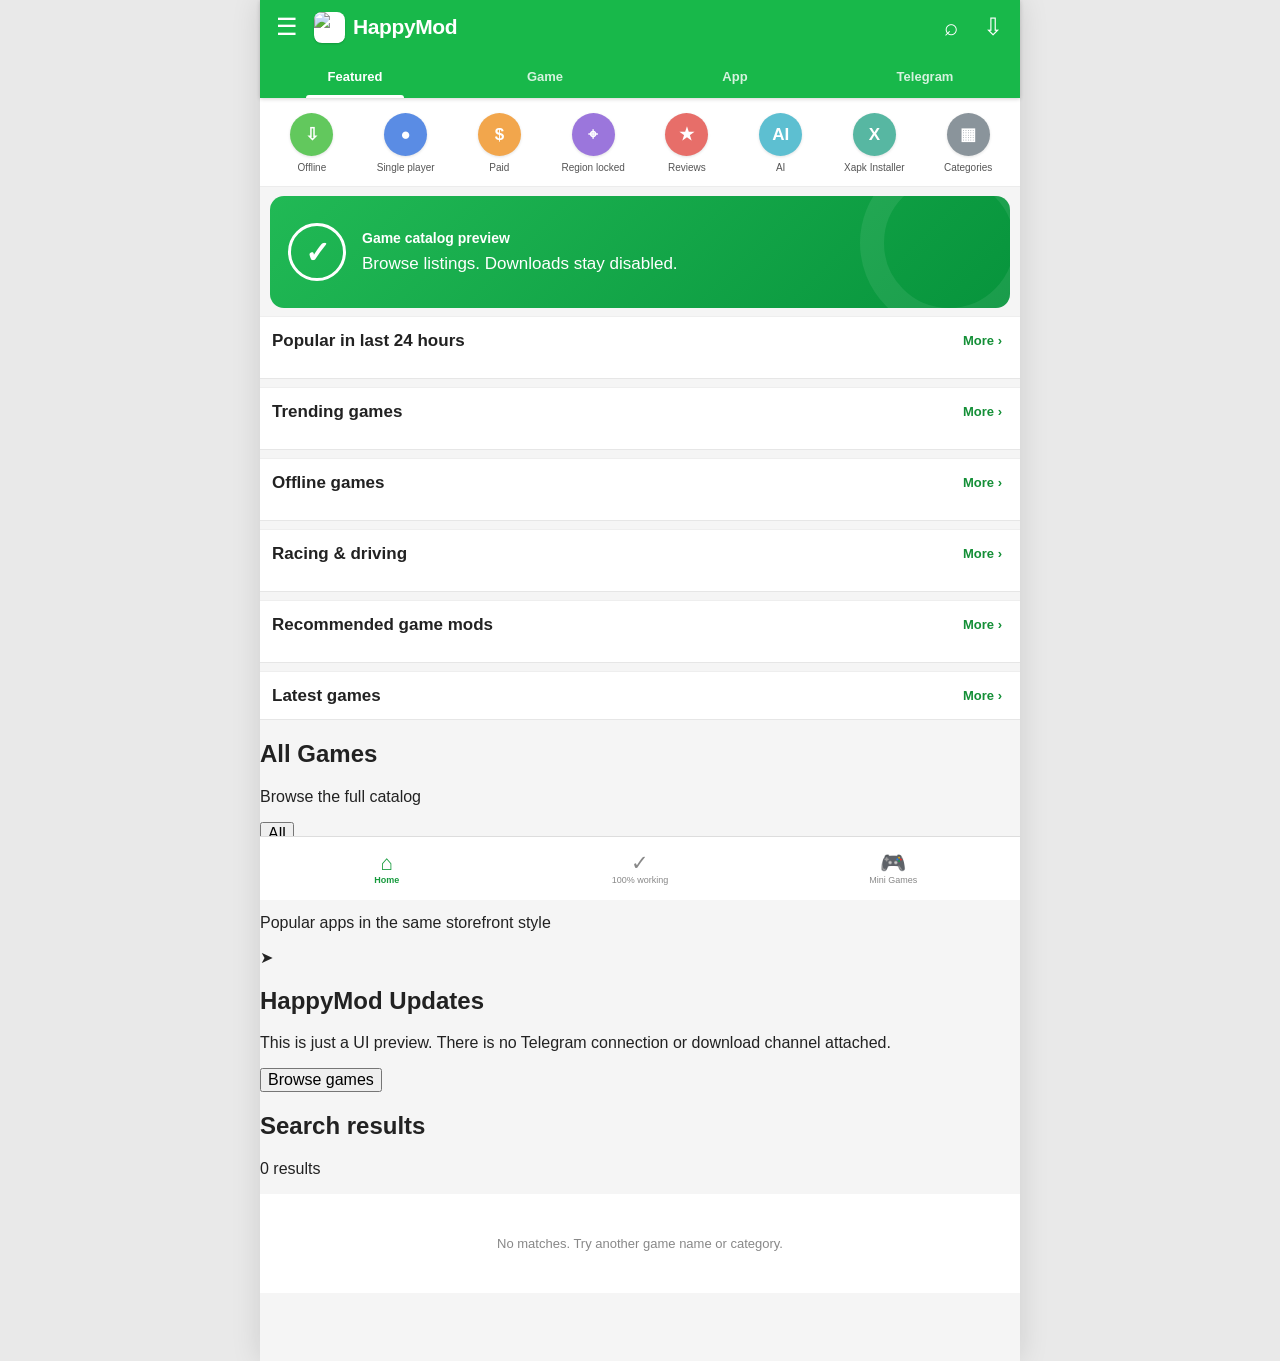
==== commit d847ae07: "Expand HappyMod navigation and searchable catalog" ====
--- a/index.html
+++ b/index.html
@@ -25,7 +25,7 @@
     <div class="search-wrap" id="searchWrap">
       <div class="search-box">
         <span>⌕</span>
-        <input id="searchInput" type="search" placeholder="Search games" autocomplete="off">
+        <input id="searchInput" type="search" placeholder="Search games and apps" autocomplete="off">
         <button id="clearSearch" aria-label="Clear search">×</button>
       </div>
     </div>
@@ -39,113 +39,78 @@
   </header>
 
   <main>
-    <section class="category-grid">
-      <button class="category" data-filter="offline"><span class="cat-icon green">⇩</span><span>Offline</span></button>
-      <button class="category" data-filter="single"><span class="cat-icon blue">●</span><span>Single player</span></button>
-      <button class="category" data-filter="paid"><span class="cat-icon orange">$</span><span>Paid</span></button>
-      <button class="category" data-filter="region"><span class="cat-icon purple">⌖</span><span>Region locked</span></button>
-      <button class="category" data-filter="reviews"><span class="cat-icon red">★</span><span>Reviews</span></button>
-      <button class="category" data-filter="ai"><span class="cat-icon cyan">AI</span><span>AI</span></button>
-      <button class="category" data-filter="xapk"><span class="cat-icon teal">X</span><span>Xapk Installer</span></button>
-      <button class="category" data-filter="all"><span class="cat-icon gray">▦</span><span>Categories</span></button>
+    <section class="view active-view" id="featuredView" data-view="featured">
+      <section class="category-grid">
+        <button class="category" data-filter="offline"><span class="cat-icon green">⇩</span><span>Offline</span></button>
+        <button class="category" data-filter="single"><span class="cat-icon blue">●</span><span>Single player</span></button>
+        <button class="category" data-filter="paid"><span class="cat-icon orange">$</span><span>Paid</span></button>
+        <button class="category" data-filter="region"><span class="cat-icon purple">⌖</span><span>Region locked</span></button>
+        <button class="category" data-filter="reviews"><span class="cat-icon red">★</span><span>Reviews</span></button>
+        <button class="category" data-filter="ai"><span class="cat-icon cyan">AI</span><span>AI</span></button>
+        <button class="category" data-filter="xapk"><span class="cat-icon teal">X</span><span>Xapk Installer</span></button>
+        <button class="category" data-filter="all"><span class="cat-icon gray">▦</span><span>Categories</span></button>
+      </section>
+
+      <section class="safe-banner">
+        <div class="mascot">✓</div>
+        <div><strong>Game catalog preview</strong><span>Browse listings. Downloads stay disabled.</span></div>
+      </section>
+
+      <section class="section">
+        <div class="section-title"><h2>Popular in last 24 hours</h2><button class="more" data-more="popular">More ›</button></div>
+        <div class="game-strip" id="popularStrip"></div>
+      </section>
+      <section class="section">
+        <div class="section-title"><h2>Trending games</h2><button class="more" data-more="trending">More ›</button></div>
+        <div class="game-strip" id="trendingStrip"></div>
+      </section>
+      <section class="section">
+        <div class="section-title"><h2>Offline games</h2><button class="more" data-more="offline">More ›</button></div>
+        <div class="game-strip" id="offlineStrip"></div>
+      </section>
+      <section class="section">
+        <div class="section-title"><h2>Racing & driving</h2><button class="more" data-more="racing">More ›</button></div>
+        <div class="game-strip" id="racingStrip"></div>
+      </section>
+      <section class="section">
+        <div class="section-title"><h2>Recommended game mods</h2><button class="more" data-more="recommended">More ›</button></div>
+        <div class="game-strip" id="recommendedStrip"></div>
+      </section>
+      <section class="section list-section">
+        <div class="section-title"><h2>Latest games</h2><button class="more" data-more="latest">More ›</button></div>
+        <div class="list-games" id="latestList"></div>
+      </section>
     </section>
 
-    <section class="safe-banner">
-      <div class="mascot">✓</div>
-      <div>
-        <strong>Official version download (100% safe!)</strong>
-        <span>100% Working & Verify Mods.</span>
+    <section class="view" id="gameView" data-view="game">
+      <div class="catalog-head">
+        <div><h1 id="gameViewTitle">All Games</h1><p id="gameViewSubtitle">Browse the full catalog</p></div>
+        <button class="filter-clear" id="clearGameFilter">All</button>
+      </div>
+      <div class="catalog-grid" id="allGamesGrid"></div>
+    </section>
+
+    <section class="view" id="appView" data-view="app">
+      <div class="catalog-head"><div><h1>Apps</h1><p>Popular apps in the same storefront style</p></div></div>
+      <div class="catalog-grid" id="allAppsGrid"></div>
+    </section>
+
+    <section class="view telegram-view" id="telegramView" data-view="telegram">
+      <div class="telegram-card">
+        <div class="telegram-icon">➤</div>
+        <h1>HappyMod Updates</h1>
+        <p>This is just a UI preview. There is no Telegram connection or download channel attached.</p>
+        <button id="telegramBack">Browse games</button>
       </div>
     </section>
 
-    <section class="section">
-      <div class="section-title"><h2>Popular in last 24 hours</h2><button class="more">More ›</button></div>
-      <div class="game-strip">
-        <article class="game-card searchable game-open" tabindex="0" role="button" data-type="game offline single" data-name="Minecraft">
-          <img src="https://image.stern.de/35315264/t/N4/v1/w1440/r1.7778/-/minecraft--app-store-charts--1-.jpg" alt="Minecraft">
-          <h3>Minecraft</h3>
-        </article>
-        <article class="game-card searchable game-open" tabindex="0" role="button" data-type="game single" data-name="Grand Theft Auto: San Andreas">
-          <img src="https://vectorified.com/images/gta-sa-icon-29.png" alt="Grand Theft Auto San Andreas">
-          <h3>Grand Theft Auto: San Andreas</h3>
-        </article>
-        <article class="game-card searchable game-open" tabindex="0" role="button" data-type="game racing" data-name="Car Parking Multiplayer">
-          <img src="https://dl.memuplay.com/new_market/img/com.olzhas.carparking.multyplayer.icon.2025-02-07-14-15-48.png" alt="Car Parking Multiplayer">
-          <h3>Car Parking Multiplayer</h3>
-        </article>
-        <article class="game-card searchable game-open" tabindex="0" role="button" data-type="game casual offline" data-name="Toca Boca World">
-          <img src="https://is1-ssl.mzstatic.com/image/thumb/PurpleSource211/v4/eb/a2/d5/eba2d5dd-d70a-e6e9-7c7c-ccda0adf48d7/Placeholder.mill/1024x1024wd.png" alt="Toca Boca World">
-          <h3>Toca Boca World</h3>
-        </article>
+    <section class="view" id="searchView" data-view="search">
+      <div class="catalog-head">
+        <div><h1>Search results</h1><p id="searchCount">0 results</p></div>
       </div>
+      <div class="catalog-grid" id="searchResults"></div>
+      <div class="no-results" id="noResults">No matches. Try another game name or category.</div>
     </section>
-
-    <section class="section">
-      <div class="section-title"><h2>Collection</h2><button class="more">More ›</button></div>
-      <div class="collection-grid">
-        <button class="collection-card" data-collection="popular">
-          <div class="stacked-icons">
-            <img src="https://cdn.prod.website-files.com/64412b807255927a6bd27042/697765ed847afab11e32d10a_SYBO%20_%20Subway%20Surfers.png" alt="Subway Surfers">
-            <img src="https://geometrydash2.com/data/image/game/geometry-dash/dashmetry-3.png" alt="Geometry Dash">
-          </div>
-          <span>Popular Games</span>
-        </button>
-        <button class="collection-card" data-collection="top">
-          <div class="stacked-icons">
-            <img src="https://is1-ssl.mzstatic.com/image/thumb/Purple112/v4/40/e1/ab/40e1abb0-cfcb-1efb-2eac-f8b274028e8c/AppIcon-0-0-1x_U007emarketing-0-0-0-7-0-0-sRGB-0-0-0-GLES2_U002c0-512MB-85-220-0-0.png/1200x630wa.png" alt="Poppy Playtime">
-            <img src="https://is1-ssl.mzstatic.com/image/thumb/Purple221/v4/b4/d9/fc/b4d9fc91-b318-ab14-4d2c-f6e067afb081/AppIcon-0-0-1x_U007epad-0-1-0-85-220.png/1024x1024wd.png" alt="Roblox">
-          </div>
-          <span>Top Downloads</span>
-        </button>
-      </div>
-    </section>
-
-    <section class="wide-ad">
-      <div class="ad-copy"><small>GAME PICKS</small><strong>Play something new</strong></div>
-      <div class="ad-shapes"><i></i><i></i><i></i></div>
-    </section>
-
-    <section class="section">
-      <div class="section-title"><h2>Recommended game mods</h2><button class="more">More ›</button></div>
-      <div class="game-strip">
-        <article class="game-card searchable game-open" tabindex="0" role="button" data-type="game horror single" data-name="Poppy Playtime Chapter 1">
-          <img src="https://is1-ssl.mzstatic.com/image/thumb/Purple112/v4/40/e1/ab/40e1abb0-cfcb-1efb-2eac-f8b274028e8c/AppIcon-0-0-1x_U007emarketing-0-0-0-7-0-0-sRGB-0-0-0-GLES2_U002c0-512MB-85-220-0-0.png/1200x630wa.png" alt="Poppy Playtime Chapter 1">
-          <h3>Poppy Playtime Chapter 1</h3>
-        </article>
-        <article class="game-card searchable game-open" tabindex="0" role="button" data-type="game sports single" data-name="Dream League Soccer">
-          <img src="https://alternative.me/media/512/dream-league-soccer-thumbnail-3siap3dnkp9j6nig-c.png" alt="Dream League Soccer">
-          <h3>Dream League Soccer</h3>
-        </article>
-        <article class="game-card searchable game-open" tabindex="0" role="button" data-type="game sports" data-name="8 Ball Pool">
-          <img src="https://imgc.eximg.jp/i%3Dhttps%253A%252F%252Fs.eximg.jp%252Fexnews%252Ffeed%252FTouchLab%252FTouchLab_14499_1.png%2Czoom%3D600%2Cquality%3D70%2Ctype%3Dwebp" alt="8 Ball Pool">
-          <h3>8 Ball Pool</h3>
-        </article>
-        <article class="game-card searchable game-open" tabindex="0" role="button" data-type="game arcade offline" data-name="Subway Surfers">
-          <img src="https://cdn.prod.website-files.com/64412b807255927a6bd27042/697765ed847afab11e32d10a_SYBO%20_%20Subway%20Surfers.png" alt="Subway Surfers">
-          <h3>Subway Surfers</h3>
-        </article>
-        <article class="game-card searchable game-open" tabindex="0" role="button" data-type="game arcade offline" data-name="Geometry Dash">
-          <img src="https://geometrydash2.com/data/image/game/geometry-dash/dashmetry-3.png" alt="Geometry Dash">
-          <h3>Geometry Dash</h3>
-        </article>
-        <article class="game-card searchable game-open" tabindex="0" role="button" data-type="game online" data-name="Roblox">
-          <img src="https://is1-ssl.mzstatic.com/image/thumb/Purple221/v4/b4/d9/fc/b4d9fc91-b318-ab14-4d2c-f6e067afb081/AppIcon-0-0-1x_U007epad-0-1-0-85-220.png/1024x1024wd.png" alt="Roblox">
-          <h3>Roblox</h3>
-        </article>
-      </div>
-    </section>
-
-    <section class="section list-section">
-      <div class="section-title"><h2>Latest games</h2><button class="more">More ›</button></div>
-      <div class="list-games">
-        <article class="list-game searchable game-open" tabindex="0" role="button" data-type="game offline single" data-name="Minecraft"><img src="https://image.stern.de/35315264/t/N4/v1/w1440/r1.7778/-/minecraft--app-store-charts--1-.jpg" alt="Minecraft"><span>Minecraft</span><b>›</b></article>
-        <article class="list-game searchable game-open" tabindex="0" role="button" data-type="game racing" data-name="Car Parking Multiplayer"><img src="https://dl.memuplay.com/new_market/img/com.olzhas.carparking.multyplayer.icon.2025-02-07-14-15-48.png" alt="Car Parking Multiplayer"><span>Car Parking Multiplayer</span><b>›</b></article>
-        <article class="list-game searchable game-open" tabindex="0" role="button" data-type="game casual offline" data-name="Toca Boca World"><img src="https://is1-ssl.mzstatic.com/image/thumb/PurpleSource211/v4/eb/a2/d5/eba2d5dd-d70a-e6e9-7c7c-ccda0adf48d7/Placeholder.mill/1024x1024wd.png" alt="Toca Boca World"><span>Toca Boca World</span><b>›</b></article>
-        <article class="list-game searchable game-open" tabindex="0" role="button" data-type="game arcade offline" data-name="Subway Surfers"><img src="https://cdn.prod.website-files.com/64412b807255927a6bd27042/697765ed847afab11e32d10a_SYBO%20_%20Subway%20Surfers.png" alt="Subway Surfers"><span>Subway Surfers</span><b>›</b></article>
-      </div>
-    </section>
-
-    <div class="no-results" id="noResults">No games found.</div>
   </main>
 
   <nav class="bottom-nav">
@@ -161,7 +126,12 @@
       <img src="https://pbs.twimg.com/profile_images/971641298645078017/uR7QzArF.jpg" alt="HappyMod icon">
       <strong>HappyMod</strong>
     </div>
-    <button>Home</button><button>Games</button><button>Popular</button><button>Categories</button><button>Updates</button><button>Settings</button>
+    <button data-drawer="featured">Home</button>
+    <button data-drawer="game">Games</button>
+    <button data-drawer-filter="popular">Popular</button>
+    <button data-drawer-filter="all">Categories</button>
+    <button data-drawer-filter="latest">Updates</button>
+    <button data-drawer="app">Apps</button>
   </aside>
 </div>
 
@@ -172,64 +142,37 @@
       <strong id="detailHeaderTitle">Game</strong>
       <button class="detail-dots" aria-label="More">⋮</button>
     </header>
-
     <div class="detail-scroll">
       <section class="detail-hero">
         <img id="detailIcon" src="" alt="">
         <div class="detail-main-info">
           <h1 id="detailName">Game</h1>
           <p id="detailDeveloper">Developer</p>
-          <div class="detail-tag">MOD</div>
+          <div class="detail-tag" id="detailKind">GAME</div>
         </div>
       </section>
-
       <section class="detail-stats">
         <div><strong id="detailRating">4.6</strong><span>★ Rating</span></div>
-        <div><strong id="detailWorking">96%</strong><span>Working</span></div>
-        <div><strong id="detailSize">150 MB</strong><span>Size</span></div>
+        <div><strong id="detailWorking">100%</strong><span>Working</span></div>
+        <div><strong id="detailSize">Varies</strong><span>Size</span></div>
       </section>
-
-      <nav class="detail-tabs">
-        <button class="active">MODS</button>
-        <button>INFO</button>
-        <button>COMMENTS</button>
-      </nav>
-
+      <nav class="detail-tabs"><button class="active">MODS</button><button>INFO</button><button>COMMENTS</button></nav>
       <section class="mod-card">
-        <div class="mod-topline">
-          <div>
-            <strong id="detailVersion">Latest version</strong>
-            <span id="detailModText">Preview mod listing</span>
-          </div>
-          <span class="verified-pill">✓ Verified</span>
-        </div>
+        <div class="mod-topline"><div><strong id="detailVersion">Latest version</strong><span id="detailModText">Preview listing</span></div><span class="verified-pill">✓ Verified</span></div>
         <button class="fake-download" disabled>Download unavailable</button>
-        <small>This is a UI demo. Downloads are disabled.</small>
+        <small>This storefront is UI-only. Downloads are disabled.</small>
       </section>
-
       <section class="detail-block">
-        <div class="detail-block-title"><h2>Screenshots</h2><button>More ›</button></div>
-        <div class="screenshots" id="detailScreenshots">
+        <div class="detail-block-title"><h2>Screenshots</h2><button type="button">More ›</button></div>
+        <div class="screenshots">
           <div class="shot shot-one"><img id="shotIcon1" src="" alt=""><span>GAMEPLAY</span></div>
-          <div class="shot shot-two"><img id="shotIcon2" src="" alt=""><span>MOD PREVIEW</span></div>
+          <div class="shot shot-two"><img id="shotIcon2" src="" alt=""><span>PREVIEW</span></div>
           <div class="shot shot-three"><img id="shotIcon3" src="" alt=""><span>FEATURES</span></div>
         </div>
       </section>
-
-      <section class="detail-block">
-        <div class="detail-block-title"><h2>MOD Info</h2></div>
-        <p id="detailModInfo" class="detail-copy">Preview-only listing. No files are provided.</p>
-      </section>
-
-      <section class="detail-block">
-        <div class="detail-block-title"><h2>Description</h2><button>More ›</button></div>
-        <p id="detailDescription" class="detail-copy"></p>
-      </section>
-
-      <section class="detail-block">
-        <div class="detail-block-title"><h2>Similar Games</h2><button>More ›</button></div>
-        <div class="similar-row" id="similarRow"></div>
-      </section>
+      <section class="detail-block"><div class="detail-block-title"><h2>About this listing</h2></div><p class="detail-copy" id="detailDescription"></p></section>
+      <section class="detail-block"><div class="detail-block-title"><h2>Mod info</h2></div><p class="detail-copy" id="detailModInfo"></p></section>
+      <section class="detail-block"><div class="detail-block-title"><h2>Similar</h2></div><div class="similar-row" id="similarRow"></div></section>
     </div>
   </section>
 </div>
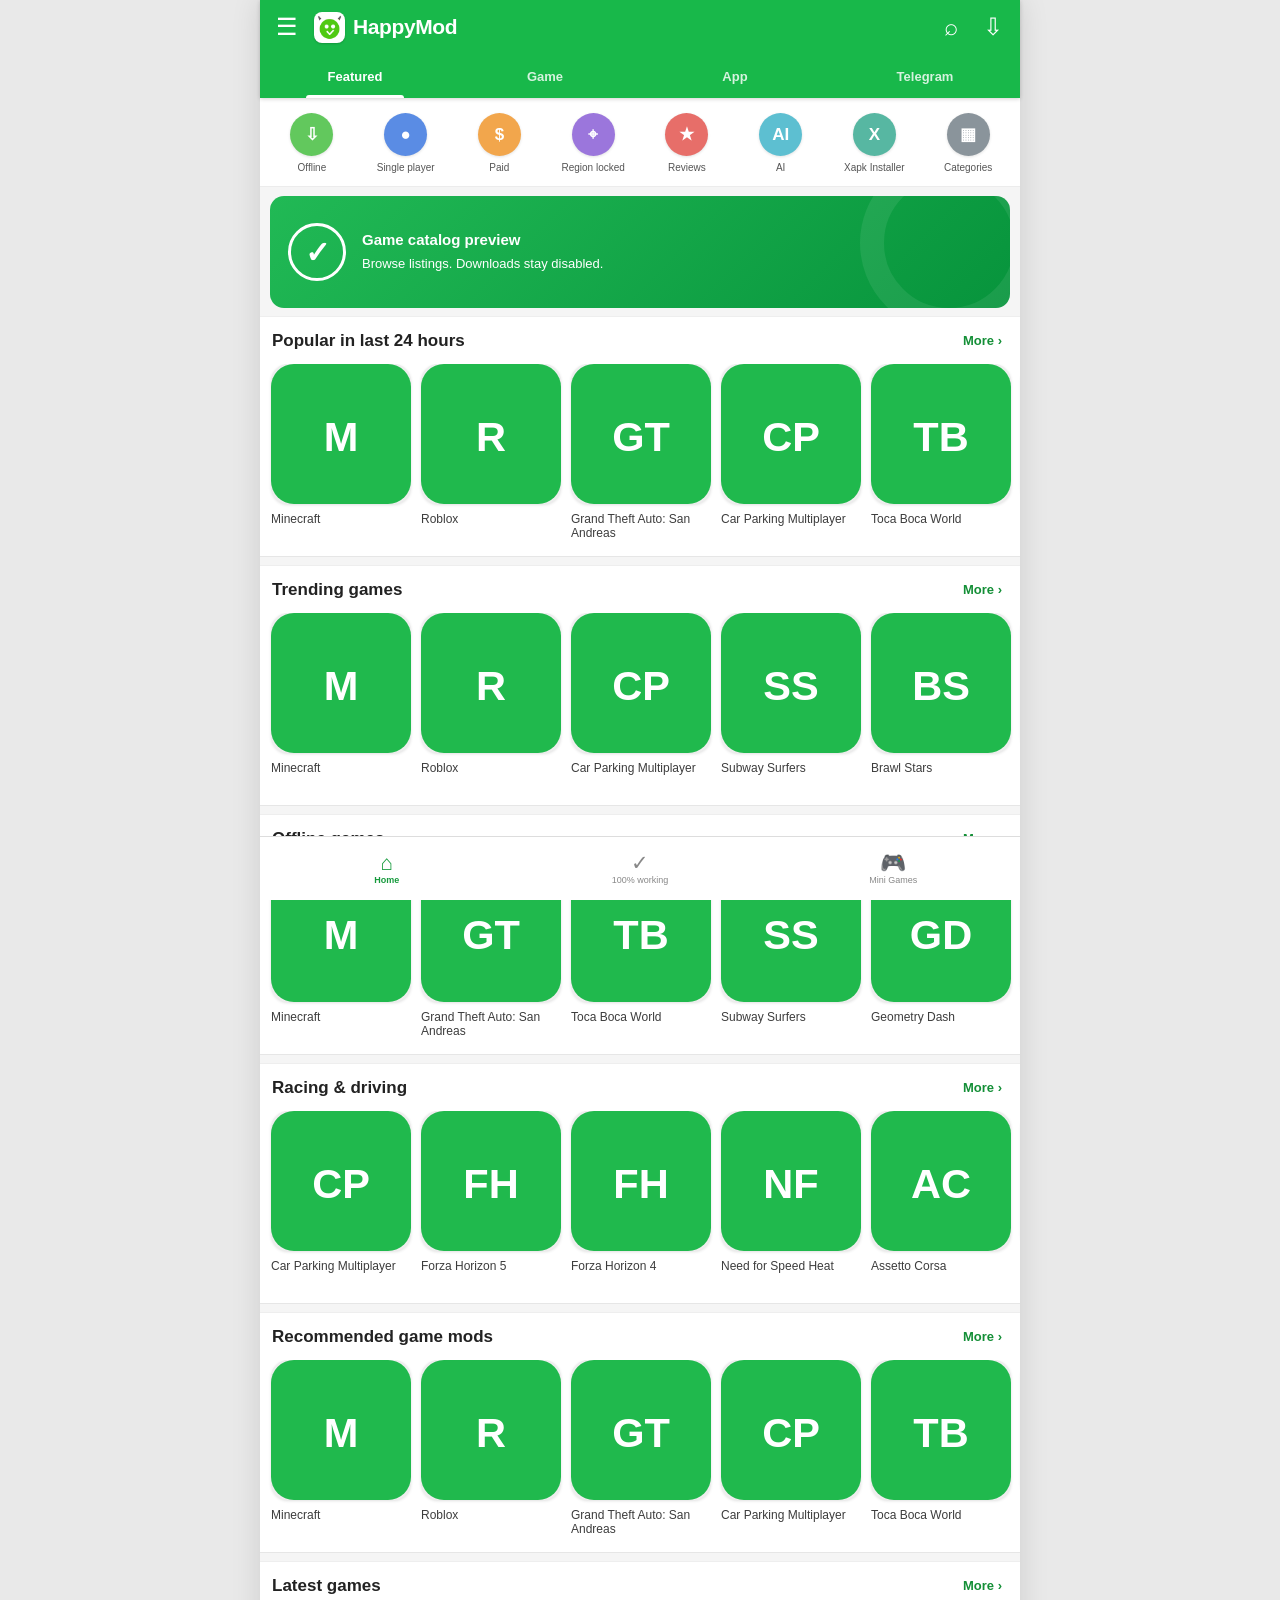
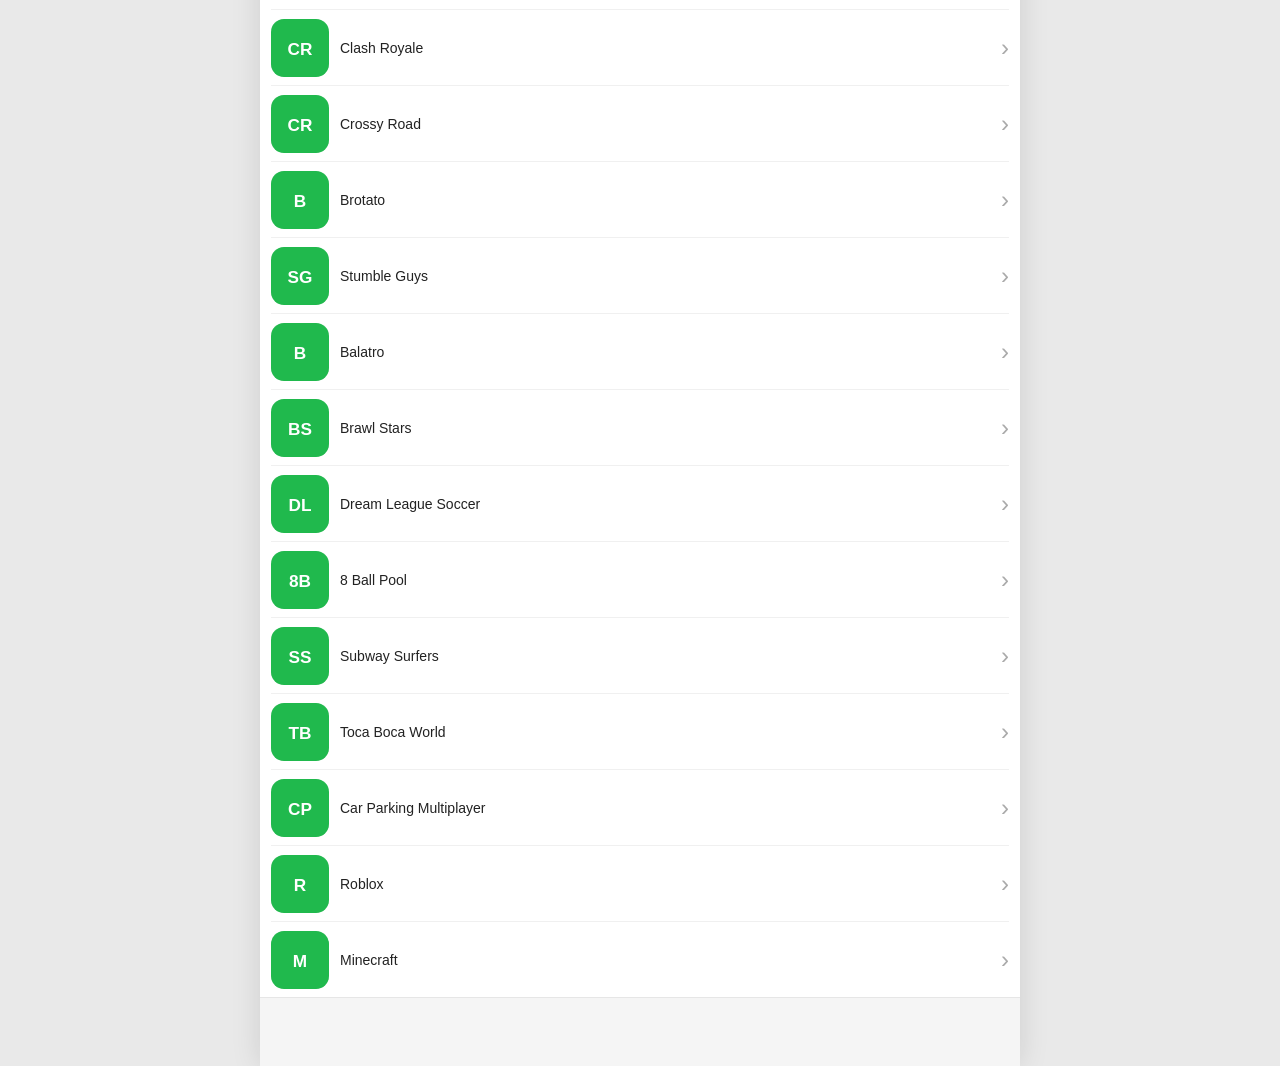
==== commit 95c98f88: "Use custom HappyMod icon for iPhone home screen" ====
--- a/index.html
+++ b/index.html
@@ -4,6 +4,12 @@
   <meta charset="utf-8">
   <meta name="viewport" content="width=device-width,initial-scale=1,viewport-fit=cover">
   <meta name="theme-color" content="#19b74a">
+  <meta name="apple-mobile-web-app-capable" content="yes">
+  <meta name="apple-mobile-web-app-status-bar-style" content="black-translucent">
+  <meta name="apple-mobile-web-app-title" content="HappyMod">
+  <meta name="mobile-web-app-capable" content="yes">
+  <link rel="apple-touch-icon" sizes="180x180" href="./apple-touch-icon.png">
+  <link rel="icon" type="image/png" href="./apple-touch-icon.png">
   <title>HappyMod</title>
   <link rel="stylesheet" href="./styles.css">
 </head>
@@ -13,7 +19,7 @@
     <div class="topline">
       <button class="icon-btn menu-btn" aria-label="Menu">☰</button>
       <div class="brand">
-        <img class="brand-logo" src="https://pbs.twimg.com/profile_images/971641298645078017/uR7QzArF.jpg" alt="HappyMod icon">
+        <img class="brand-logo" src="./apple-touch-icon.png" alt="HappyMod icon">
         <span>HappyMod</span>
       </div>
       <div class="top-actions">
@@ -123,7 +129,7 @@
 <div class="drawer-shade" id="drawerShade">
   <aside class="drawer">
     <div class="drawer-head">
-      <img src="https://pbs.twimg.com/profile_images/971641298645078017/uR7QzArF.jpg" alt="HappyMod icon">
+      <img src="./apple-touch-icon.png" alt="HappyMod icon">
       <strong>HappyMod</strong>
     </div>
     <button data-drawer="featured">Home</button>
--- a/styles.css
+++ b/styles.css
@@ -15,20 +15,23 @@
 .app{width:min(100%,760px);min-height:100vh;margin:0 auto;background:var(--bg);position:relative;box-shadow:0 0 28px rgba(0,0,0,.12)}
 .topbar{position:sticky;top:0;z-index:40;background:var(--green);color:#fff;box-shadow:0 1px 4px rgba(0,0,0,.18)}
 .topline{height:54px;display:grid;grid-template-columns:48px 1fr auto;align-items:center;padding:0 6px}
-.brand{font-size:21px;font-weight:700;letter-spacing:-.4px}
+.brand{font-size:21px;font-weight:700;letter-spacing:-.4px;display:flex;align-items:center;gap:8px;min-width:0}
+.brand-logo{width:29px;height:29px;border-radius:8px;object-fit:cover;background:#fff;border:1px solid rgba(255,255,255,.6)}
 .top-actions{display:flex}
 .icon-btn{width:42px;height:42px;border:0;background:transparent;color:#fff;border-radius:50%;display:grid;place-items:center;font-size:24px}
 .icon-btn:active{background:rgba(255,255,255,.15)}
 .search-wrap{max-height:0;overflow:hidden;padding:0 12px;transition:.18s ease}
 .search-wrap.open{max-height:56px;padding-bottom:10px}
 .search-box{height:40px;background:#fff;border-radius:5px;display:flex;align-items:center;gap:8px;padding:0 10px;color:#777}
-.search-box input{border:0;outline:0;flex:1;min-width:0;font-size:15px;background:transparent}
+.search-box input{border:0;outline:0;flex:1;min-width:0;font-size:15px;background:transparent;color:#222}
 .search-box button{border:0;background:transparent;color:#aaa;font-size:24px}
 .tabs{height:44px;display:grid;grid-template-columns:repeat(4,1fr)}
 .tab{border:0;background:transparent;color:rgba(255,255,255,.82);font-size:13px;font-weight:600;position:relative}
 .tab.active{color:#fff}
 .tab.active:after{content:"";position:absolute;left:24%;right:24%;bottom:0;height:3px;background:#fff;border-radius:3px 3px 0 0}
 main{padding-bottom:68px}
+.view{display:none}
+.view.active-view{display:block}
 .category-grid{background:#fff;padding:14px 7px 12px;display:grid;grid-template-columns:repeat(4,1fr);gap:15px 4px;border-bottom:1px solid var(--line)}
 .category{border:0;background:transparent;display:flex;flex-direction:column;align-items:center;gap:6px;color:#555;font-size:10px;text-align:center}
 .cat-icon{width:43px;height:43px;border-radius:50%;display:grid;place-items:center;color:#fff;font-size:17px;font-weight:800;box-shadow:0 1px 3px rgba(0,0,0,.12)}
@@ -36,28 +39,52 @@
 .safe-banner{margin:9px 10px 0;min-height:112px;border-radius:14px;background:linear-gradient(135deg,#21b955,#07943c);color:#fff;display:flex;align-items:center;gap:16px;padding:16px 18px;position:relative;overflow:hidden}
 .safe-banner:after{content:"";position:absolute;width:130px;height:130px;border:24px solid rgba(255,255,255,.08);border-radius:50%;right:-28px;top:-42px}
 .safe-banner .mascot{width:58px;height:58px;border:3px solid #fff;border-radius:50%;display:grid;place-items:center;font-size:30px;font-weight:900;flex:0 0 auto}
-.safe-banner strong,.safe-banner span{display:block;position:relative;z-index:1}.safe-banner strong{font-size:14px;margin-bottom:8px}.safe-banner span{font-size:17px;font-weight:500}
+.safe-banner strong,.safe-banner span{display:block;position:relative;z-index:1}
+.safe-banner strong{font-size:15px;margin-bottom:7px}
+.safe-banner span{font-size:13px;font-weight:500;line-height:1.35}
 .section{background:#fff;margin-top:8px;border-top:1px solid #eee;border-bottom:1px solid #e6e6e6}
 .section-title{height:47px;display:flex;align-items:center;justify-content:space-between;padding:0 12px}
 .section-title h2{font-size:17px;margin:0;font-weight:600}
 .more{border:0;background:transparent;color:#148f37;font-weight:600;font-size:13px}
 .game-strip{display:flex;overflow-x:auto;gap:10px;padding:0 11px 14px;scrollbar-width:none}
 .game-strip::-webkit-scrollbar{display:none}
-.game-card{flex:0 0 122px;min-width:0}
+.game-card{flex:0 0 122px;min-width:0;cursor:pointer}
 .game-card img{width:122px;height:122px;object-fit:cover;border-radius:17px;display:block;background:#eee;box-shadow:0 1px 3px rgba(0,0,0,.12)}
 .game-card h3{font-size:12px;font-weight:500;line-height:1.2;margin:8px 0 0;height:30px;overflow:hidden;color:#3d3d3d}
-.collection-grid{display:grid;grid-template-columns:repeat(2,1fr);gap:10px;padding:0 11px 14px}
-.collection-card{background:#f8f8f8;border:1px solid #ededed;border-radius:8px;padding:11px;min-height:110px;display:flex;flex-direction:column;justify-content:space-between}
-.stacked-icons{display:flex}.stacked-icons img{width:52px;height:52px;object-fit:cover;border-radius:12px;border:2px solid #fff;box-shadow:0 1px 3px rgba(0,0,0,.12)}.stacked-icons img+img{margin-left:-12px}
-.collection-card span{font-size:12px;font-weight:600;color:#444}
-.wide-ad{margin-top:8px;background:linear-gradient(135deg,#16191f,#314f67);min-height:132px;color:#fff;padding:18px 16px;display:flex;align-items:center;justify-content:space-between;overflow:hidden;position:relative}
-.ad-copy small,.ad-copy strong{display:block}.ad-copy small{font-size:9px;opacity:.7}.ad-copy strong{font-size:23px;margin-top:3px}.ad-shapes{display:flex;gap:8px;transform:rotate(-9deg)}.ad-shapes i{display:block;width:46px;height:70px;border-radius:12px;background:linear-gradient(180deg,#6edc7d,#1a8a53);box-shadow:0 5px 10px rgba(0,0,0,.2)}.ad-shapes i:nth-child(2){background:linear-gradient(180deg,#f7a147,#d95c48);transform:translateY(-13px)}.ad-shapes i:nth-child(3){background:linear-gradient(180deg,#6da5ee,#4e59b3)}
-.list-games{padding:0 11px}.list-game{display:grid;grid-template-columns:58px 1fr auto;gap:11px;align-items:center;min-height:76px;border-top:1px solid #f0f0f0}.list-game img{width:58px;height:58px;object-fit:cover;border-radius:13px}.list-game span{font-size:14px;font-weight:500;white-space:nowrap;overflow:hidden;text-overflow:ellipsis}.list-game b{font-size:24px;color:#aaa;font-weight:400}
-.no-results{display:none;background:#fff;margin-top:8px;padding:42px 20px;text-align:center;color:#888;font-size:13px}
+.game-card:active img,.catalog-card:active img{transform:scale(.97)}
+.list-games{padding:0 11px}
+.list-game{display:grid;grid-template-columns:58px 1fr auto;gap:11px;align-items:center;min-height:76px;border-top:1px solid #f0f0f0;cursor:pointer}
+.list-game img{width:58px;height:58px;object-fit:cover;border-radius:13px;background:#eee}
+.list-game span{font-size:14px;font-weight:500;white-space:nowrap;overflow:hidden;text-overflow:ellipsis}
+.list-game b{font-size:24px;color:#aaa;font-weight:400}
+.catalog-head{background:#fff;min-height:76px;padding:17px 13px 14px;border-bottom:1px solid var(--line);display:flex;align-items:center;justify-content:space-between;gap:12px}
+.catalog-head h1{font-size:20px;margin:0 0 4px}
+.catalog-head p{font-size:11px;color:#888;margin:0}
+.filter-clear{border:1px solid #dfe6e0;background:#f5fbf6;color:#12883a;border-radius:16px;padding:6px 11px;font-size:11px;font-weight:650}
+.catalog-grid{background:#fff;padding:12px 10px 18px;display:grid;grid-template-columns:repeat(3,minmax(0,1fr));gap:15px 10px;min-height:80px}
+.catalog-card{min-width:0;cursor:pointer;position:relative}
+.catalog-card img{width:100%;aspect-ratio:1/1;object-fit:cover;border-radius:17px;display:block;background:#eee;box-shadow:0 1px 3px rgba(0,0,0,.12);transition:.08s}
+.catalog-card h3{font-size:11.5px;font-weight:500;line-height:1.2;margin:7px 1px 0;height:29px;overflow:hidden;color:#3d3d3d}
+.catalog-card .tiny-badge{position:absolute;right:5px;top:5px;background:rgba(24,184,74,.94);color:#fff;font-size:8px;font-weight:800;border-radius:8px;padding:3px 5px;box-shadow:0 1px 2px rgba(0,0,0,.15)}
+.telegram-view{padding:18px 12px}
+.telegram-card{background:#fff;border:1px solid #e7e7e7;border-radius:16px;padding:32px 22px;text-align:center}
+.telegram-icon{width:66px;height:66px;border-radius:50%;display:grid;place-items:center;margin:0 auto 14px;background:#36aee2;color:#fff;font-size:31px}
+.telegram-card h1{font-size:21px;margin:0 0 9px}.telegram-card p{font-size:13px;color:#777;line-height:1.45;margin:0 auto 18px;max-width:400px}
+.telegram-card button{border:0;background:var(--green);color:#fff;border-radius:20px;padding:10px 16px;font-weight:650}
+.no-results{display:none;background:#fff;padding:42px 20px;text-align:center;color:#888;font-size:13px}
 .bottom-nav{position:fixed;left:50%;transform:translateX(-50%);bottom:0;z-index:50;width:min(100%,760px);height:64px;background:#fff;border-top:1px solid #ddd;display:grid;grid-template-columns:repeat(3,1fr);padding-bottom:env(safe-area-inset-bottom)}
-.bottom-item{border:0;background:#fff;color:#888;display:flex;flex-direction:column;align-items:center;justify-content:center;gap:2px;font-size:9px}.bottom-item.active{color:#159a3c;font-weight:700}.nav-icon{font-size:21px;line-height:1}
-.drawer-shade{position:fixed;inset:0;z-index:80;background:rgba(0,0,0,.38);opacity:0;pointer-events:none;transition:.2s}.drawer-shade.open{opacity:1;pointer-events:auto}.drawer{width:min(82vw,310px);height:100%;background:#fff;transform:translateX(-100%);transition:.22s;box-shadow:5px 0 24px rgba(0,0,0,.18)}.drawer-shade.open .drawer{transform:translateX(0)}
-.drawer-head{height:122px;background:var(--green);color:#fff;display:flex;align-items:flex-end;gap:12px;padding:18px}.drawer-logo{width:48px;height:48px;border:3px solid #fff;border-radius:50%;display:grid;place-items:center;font-size:25px;font-weight:900}.drawer-head strong{font-size:20px;padding-bottom:11px}.drawer button{width:100%;height:49px;border:0;background:#fff;text-align:left;padding:0 20px;color:#444;font-size:14px}.drawer button:active{background:#f4f4f4}
-.toast{position:fixed;left:50%;bottom:78px;z-index:100;transform:translate(-50%,15px);opacity:0;background:#222;color:#fff;border-radius:18px;padding:9px 14px;font-size:11px;transition:.18s;pointer-events:none;white-space:nowrap}.toast.show{opacity:1;transform:translate(-50%,0)}
-.hidden-by-filter{display:none!important}
-@media(min-width:700px){.category-grid{grid-template-columns:repeat(8,1fr)}.game-card{flex-basis:140px}.game-card img{width:140px;height:140px}.collection-grid{grid-template-columns:repeat(4,1fr)}}
+.bottom-item{border:0;background:#fff;color:#888;display:flex;flex-direction:column;align-items:center;justify-content:center;gap:2px;font-size:9px}
+.bottom-item.active{color:#159a3c;font-weight:700}.nav-icon{font-size:21px;line-height:1}
+.drawer-shade{position:fixed;inset:0;z-index:80;background:rgba(0,0,0,.38);opacity:0;pointer-events:none;transition:.2s}
+.drawer-shade.open{opacity:1;pointer-events:auto}
+.drawer{width:min(82vw,310px);height:100%;background:#fff;transform:translateX(-100%);transition:.22s;box-shadow:5px 0 24px rgba(0,0,0,.18)}
+.drawer-shade.open .drawer{transform:translateX(0)}
+.drawer-head{height:122px;background:var(--green);color:#fff;display:flex;align-items:flex-end;gap:12px;padding:18px}
+.drawer-head img{width:48px;height:48px;border-radius:12px;object-fit:cover;background:#fff}
+.drawer-head strong{font-size:20px;padding-bottom:11px}
+.drawer button{width:100%;height:49px;border:0;background:#fff;text-align:left;padding:0 20px;color:#444;font-size:14px}
+.drawer button:active{background:#f4f4f4}
+.toast{position:fixed;left:50%;bottom:78px;z-index:100;transform:translate(-50%,15px);opacity:0;background:#222;color:#fff;border-radius:18px;padding:9px 14px;font-size:11px;transition:.18s;pointer-events:none;white-space:nowrap}
+.toast.show{opacity:1;transform:translate(-50%,0)}
+@media(min-width:560px){.catalog-grid{grid-template-columns:repeat(5,minmax(0,1fr))}}
+@media(min-width:700px){.category-grid{grid-template-columns:repeat(8,1fr)}.game-card{flex-basis:140px}.game-card img{width:140px;height:140px}.catalog-grid{grid-template-columns:repeat(6,minmax(0,1fr))}}
